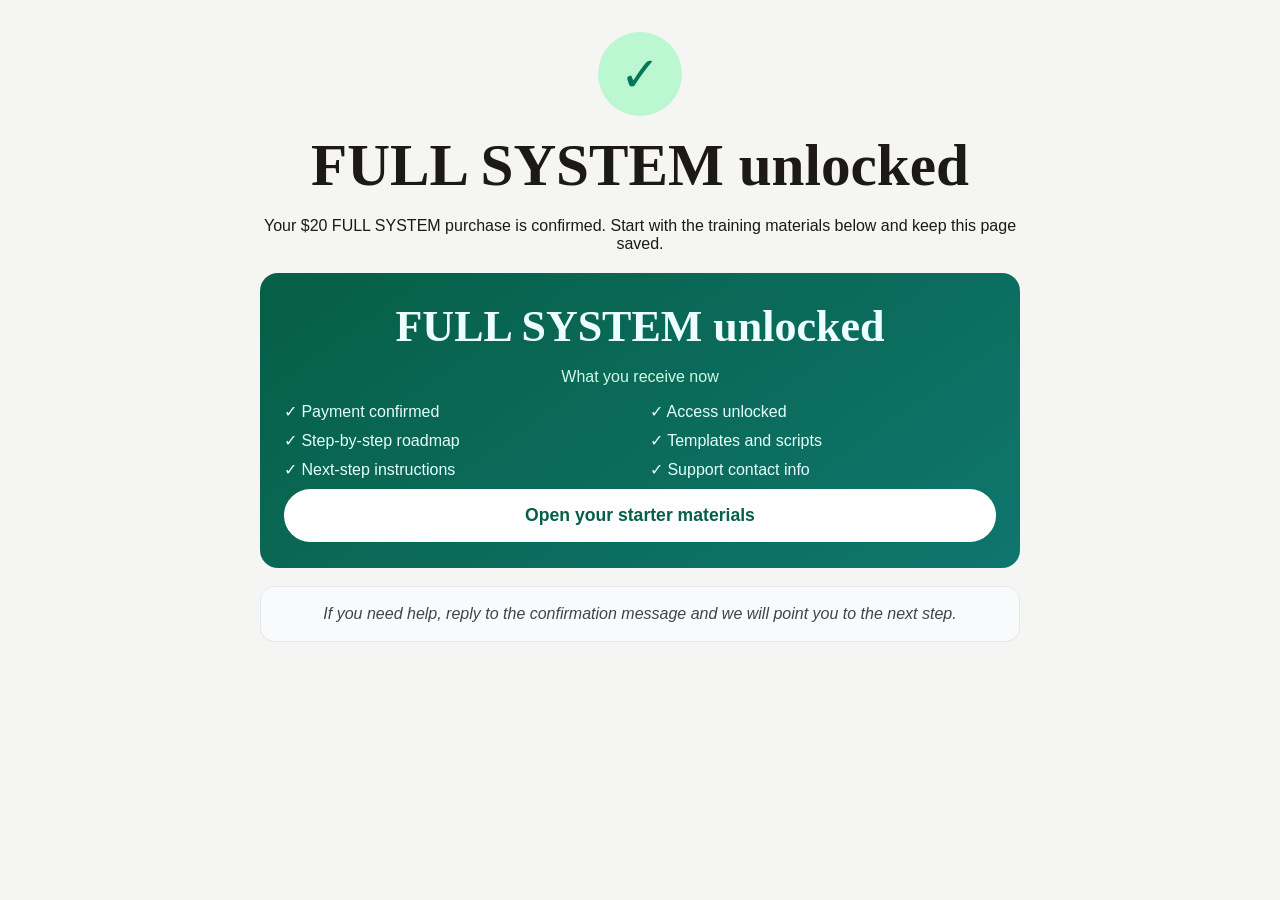
==== docs/thank-you-basic/index.html @ a4192687 "Add post-payment success redirects and delivery pages" ====
<!doctype html>
<html lang="en">
  <head>
    <meta charset="UTF-8" />
    <meta name="viewport" content="width=device-width, initial-scale=1.0" />
    <title>FULL SYSTEM unlocked</title>
    <link rel="stylesheet" href="../style.css" />
  </head>
  <body>
    <section class="thankyou-screen delivery-page force-visible">
      <div class="thankyou-shell">
        <div class="thankyou-header">
          <div class="checkmark">✓</div>
          <h1>FULL SYSTEM unlocked</h1>
          <p>Your $20 FULL SYSTEM purchase is confirmed. Start with the training materials below and keep this page saved.</p>
        </div>
        <section class="offer-panel">
          <h3>FULL SYSTEM unlocked</h3>
          <p class="offer-subtitle">What you receive now</p>
          <div class="offer-grid">
            <p>✓ Payment confirmed</p>
            <p>✓ Access unlocked</p>
            <p>✓ Step-by-step roadmap</p>
            <p>✓ Templates and scripts</p>
            <p>✓ Next-step instructions</p>
            <p>✓ Support contact info</p>
          </div>
          <button type="button" class="offer-btn" onclick="window.location.href='/'">Open your starter materials</button>
        </section>
        <blockquote class="quote-card">If you need help, reply to the confirmation message and we will point you to the next step.</blockquote>
      </div>
    </section>
  </body>
</html>
---- docs/style.css ----
:root{--bg:#fdfcf8;--text:#1c1917;--muted:#57534e;--card:#fff;--brand:#064e3b;--accent:#059669}
*{box-sizing:border-box}html{scroll-behavior:smooth}body{margin:0;font-family:Arial,sans-serif;background:var(--bg);color:var(--text)}
.container{max-width:1120px;margin:0 auto;padding:0 20px}.section{padding:72px 0}.muted{background:#f5f5f4}
.eyebrow{font-size:12px;letter-spacing:.15em;text-transform:uppercase;color:#78716c}.center{text-align:center;display:block}
h1,h2,h3{font-family:Georgia,serif;line-height:1.2;margin:.2em 0}h1{font-size:clamp(2rem,5vw,3.7rem)}h1 span,h2 span{color:#d97706}.green{color:var(--accent)}
.hero-grid{display:grid;grid-template-columns:1.05fr .95fr;gap:40px;align-items:center}.lead{font-size:1.1rem;color:var(--muted)}
.highlight{background:#ecfdf5;border:1px solid #a7f3d0;padding:12px 14px;border-radius:12px;display:inline-block}
.cta{background:var(--brand);color:#fff;border:0;border-radius:999px;padding:14px 22px;font-size:1rem;cursor:pointer}.cta:hover{opacity:.9}
.proof{display:flex;gap:14px;align-items:center;flex-wrap:wrap;margin-top:20px;color:var(--muted);font-size:.9rem}.avatars{display:flex}.avatars img{width:34px;height:34px;border-radius:50%;border:2px solid #fff;margin-left:-8px}.avatars img:first-child{margin-left:0}
.hero-image-wrap{position:relative;border-radius:24px;overflow:visible}.hero-image{width:100%;border-radius:24px;display:block;min-height:280px;object-fit:cover;box-shadow:0 12px 30px rgba(15,23,42,.14)}.hero-badge{position:absolute;left:20px;bottom:-18px;background:#fff;border:0;border-radius:16px;padding:10px 14px;display:flex;align-items:center;gap:10px;box-shadow:0 10px 24px rgba(2,6,23,.16)}.hero-badge-check{width:34px;height:34px;border-radius:50%;display:grid;place-items:center;background:#d1fae5;color:#047857;font-weight:800;font-family:Arial,sans-serif}.hero-badge-text strong{display:block;font-family:Georgia,serif;font-size:22px;line-height:1;color:#1f2937}.hero-badge-text small{display:block;margin-top:3px;font-size:14px;color:#6b7280;font-family:Arial,sans-serif}
.logo-marquee{display:flex;overflow:hidden;mask-image:linear-gradient(to right,transparent,black 10%,black 90%,transparent);-webkit-mask-image:linear-gradient(to right,transparent,black 10%,black 90%,transparent)}
.logo-track{display:flex;flex-wrap:nowrap;gap:28px;align-items:center;padding-right:28px;flex-shrink:0;animation:scroll-logos 26s linear infinite;min-width:max-content}
.logo-item{width:150px;height:84px;display:flex;align-items:center;justify-content:center;flex:0 0 150px}.logo-track img{max-width:100%;max-height:72px;object-fit:contain;display:block;opacity:1;filter:none}
@keyframes scroll-logos{from{transform:translateX(0)}to{transform:translateX(-100%)}}
.cards{display:grid;gap:18px;margin-top:22px}.cards.three{grid-template-columns:repeat(3,minmax(0,1fr))}.cards.two{grid-template-columns:repeat(2,minmax(0,1fr))}
.card{background:var(--card);border:1px solid #e7e5e4;border-radius:16px;padding:24px}.card p{color:var(--muted)}
.person{display:flex;align-items:center;gap:12px;margin-top:12px;padding-top:12px;border-top:1px solid #eee}.person img{width:42px;height:42px;border-radius:999px;object-fit:cover}.person small{display:block;color:#78716c}
.testimonials .card{transition:opacity .35s ease, transform .35s ease}
.carousel-dots{display:flex;justify-content:center;gap:8px;margin-top:16px}
.carousel-dots button{width:9px;height:9px;border-radius:50%;border:0;background:#c4c4c4;cursor:pointer}
.carousel-dots button.active{background:#059669;width:24px;border-radius:999px}
.carousel-dots button:focus-visible{outline:2px solid #064e3b;outline-offset:2px}
.testimonials.fade-out{opacity:.2;transform:translateY(8px)}
.testimonials.fade-in{opacity:1;transform:translateY(0)}
.testimonials{transition:opacity .35s ease,transform .35s ease}
.testimonials .card{animation:card-pop .35s ease}
@keyframes card-pop{from{opacity:.5;transform:translateY(6px)}to{opacity:1;transform:translateY(0)}}
.logo-marquee:hover .logo-track{animation-play-state:paused}
.testimonials:hover{cursor:pointer}
@media (prefers-reduced-motion: reduce){.testimonials,.testimonials .card{transition:none;animation:none}}

.salary-stats{padding-top:44px;padding-bottom:44px}
.salary-grid{border-top:1px solid #e7e5e4;display:grid;grid-template-columns:repeat(3,minmax(0,1fr));gap:20px;padding-top:34px;text-align:center}
.salary-grid strong{display:block;font-family:Georgia,serif;font-size:clamp(2rem,5vw,4rem);line-height:1.05;color:#111827}
.salary-grid strong.accent{color:#059669}
.salary-grid span{display:block;margin-top:8px;color:#78716c;font-size:clamp(1rem,2vw,2rem)}

.creator{display:grid;grid-template-columns:140px 1fr;gap:24px;align-items:center}.creator img{width:132px;height:132px;border-radius:999px;border:4px solid #d1fae5;object-fit:cover}
.form-wrap{max-width:760px}.form-wrap form{display:grid;gap:12px}.form-wrap label{display:grid;gap:6px;color:#444}.form-wrap input,.form-wrap textarea{padding:12px;border:1px solid #d6d3d1;border-radius:10px;background:#fafaf9}
.status{min-height:1.2em;font-weight:600}.status.success{color:#047857}
.hp-field{position:absolute;left:-10000px;top:auto;width:1px;height:1px;overflow:hidden;opacity:0;pointer-events:none}
.footer{border-top:1px solid #e7e5e4;padding-top:26px;padding-bottom:30px;color:#78716c}
.grain-overlay::before{content:'';position:fixed;inset:0;pointer-events:none;opacity:.03;background-image:url("data:image/svg+xml,%3Csvg viewBox='0 0 256 256' xmlns='http://www.w3.org/2000/svg'%3E%3Cfilter id='n'%3E%3CfeTurbulence type='fractalNoise' baseFrequency='0.9' numOctaves='4' stitchTiles='stitch'/%3E%3C/filter%3E%3Crect width='100%25' height='100%25' filter='url(%23n)'/%3E%3C/svg%3E")}
@media (max-width:900px){.hero-grid,.creator,.cards.three,.cards.two{grid-template-columns:1fr}.logo-track{gap:18px;padding-right:18px}.logo-item{width:104px;height:58px;flex-basis:104px}.logo-track img{max-height:50px}.hero-badge{position:static;margin-top:10px;display:inline-flex}.salary-grid{grid-template-columns:1fr;gap:18px;padding-top:24px}.salary-grid strong{font-size:2.4rem}.salary-grid span{font-size:1.35rem}.section{padding:56px 0}}

.thankyou-screen{display:none;position:fixed;inset:0;background:#f5f5f4;overflow:auto;z-index:40;padding:24px}
body.show-thankyou .thankyou-screen{display:block}
.thankyou-shell{max-width:760px;margin:0 auto;padding-bottom:30px}
.thankyou-header{text-align:center;margin-bottom:20px}
.checkmark{width:84px;height:84px;margin:0 auto 14px;border-radius:50%;background:#bbf7d0;color:#047857;font-size:48px;display:flex;align-items:center;justify-content:center}
.thank-card{background:#fff;border:1px solid #e7e5e4;border-radius:18px;padding:22px;margin-bottom:16px;position:relative}
.thank-card.pro{border:2px solid #065f46;background:linear-gradient(180deg,#ffffff,#f0fdf4)}
.pill{font-size:13px;letter-spacing:.06em;color:#57534e;font-weight:700}.pill.green{color:#047857}
.badge{position:absolute;left:14px;top:-12px;background:#f59e0b;color:#fff;padding:4px 10px;border-radius:999px;font-size:12px;font-weight:700}
.thank-card ul{list-style:none;padding:0;margin:12px 0}.thank-card li{margin:5px 0;color:#1f2937}
.price{display:flex;align-items:baseline;gap:10px}.price s{color:#a8a29e}.price strong{font-size:38px}.price span{color:#059669}
.thank-cta{width:100%;margin-top:10px}
.basic-cta{width:100%;margin-top:10px;background:#111827}
.paypal-inline-checkout{margin-top:12px;padding:14px;border:1px solid #d6d3d1;border-radius:16px;background:#fafaf9}.paypal-inline-checkout.light{background:rgba(255,255,255,.14);border-color:rgba(255,255,255,.22)}.payment-status{min-height:1.2em;margin:0 0 10px;color:#57534e;font-weight:600}.payment-status.success{color:#047857}.payment-status.error{color:#b91c1c}.payment-status.light{color:#ecfeff}.paypal-inline-checkout [data-funding-source]{min-height:44px}
.back-link{display:block;margin:12px auto 0;background:none;border:0;color:#57534e;text-decoration:underline;cursor:pointer}
body.show-thankyou .grain-overlay{display:none}
.offer-panel{background:linear-gradient(145deg,#065f46,#0f766e);color:#ecfeff;border-radius:18px;padding:26px 24px;margin:18px 0}
.offer-panel h3{text-align:center;font-size:44px;line-height:1.1;margin:.1em 0 .25em}
.offer-subtitle{text-align:center;color:#d1fae5;margin-bottom:16px}
.offer-grid{display:grid;grid-template-columns:1fr 1fr;gap:10px 20px;margin:14px 0 10px}
.offer-grid p{margin:0;color:#e6fffa}
.offer-stats{display:flex;justify-content:space-between;padding:16px 0;border-top:1px solid rgba(255,255,255,.15);border-bottom:1px solid rgba(255,255,255,.15);margin-top:10px}
.offer-forever{text-align:center;margin:14px 0 12px;color:#d1fae5}
.offer-btn{width:100%;background:#fff;color:#065f46;border:0;border-radius:999px;padding:16px 18px;font-size:1.1rem;font-weight:700;cursor:pointer}
.offer-guarantee{text-align:center;color:#d1fae5;margin-top:14px}
.results-gallery{margin:18px 0 16px}
.results-gallery-head{text-align:center;margin-bottom:14px}
.results-gallery-head h3{font-size:clamp(1.7rem,4vw,2.6rem);margin-bottom:8px}
.results-gallery-head p:last-child{max-width:560px;margin:0 auto;color:#57534e}
.results-marquee{display:flex;overflow:hidden;gap:16px;padding:6px 0 2px;mask-image:linear-gradient(to right,transparent,black 10%,black 90%,transparent);-webkit-mask-image:linear-gradient(to right,transparent,black 10%,black 90%,transparent)}
.results-track{display:flex;gap:16px;flex-shrink:0;min-width:max-content;animation:scroll-results 26s linear infinite}
.result-shot{position:relative;width:180px;height:220px;flex:0 0 180px;margin:0;border-radius:22px;overflow:hidden;background:#0f172a;box-shadow:0 18px 30px rgba(15,23,42,.18)}
.result-shot.tall{height:260px}
.result-shot.wide{width:260px;flex-basis:260px}
.result-shot img{width:100%;height:100%;display:block;object-fit:cover}
@keyframes scroll-results{from{transform:translateX(0)}to{transform:translateX(calc(-100% - 16px))}}
.quote-card{margin:14px 0 8px;background:#f8fafc;border:1px solid #e2e8f0;border-radius:14px;padding:18px 20px;color:#444;text-align:center;font-style:italic}
.quote-card footer{margin-top:10px;font-style:normal;color:#666}
@media (max-width:900px){.offer-panel h3{font-size:30px}.offer-grid{grid-template-columns:1fr 1fr;gap:8px 12px;font-size:15px}.offer-stats{font-size:15px}.offer-btn{font-size:1rem}.results-track{gap:12px;animation-duration:22s}.result-shot,.result-shot.wide{width:150px;flex-basis:150px}.result-shot{height:188px}.result-shot.tall{height:220px}.result-shot.wide{height:188px}}

.delivery-page{display:block;position:static;min-height:100vh;padding:32px 20px;background:#f5f5f4}.force-visible{display:block}.delivery-page .thankyou-shell{padding-bottom:0}
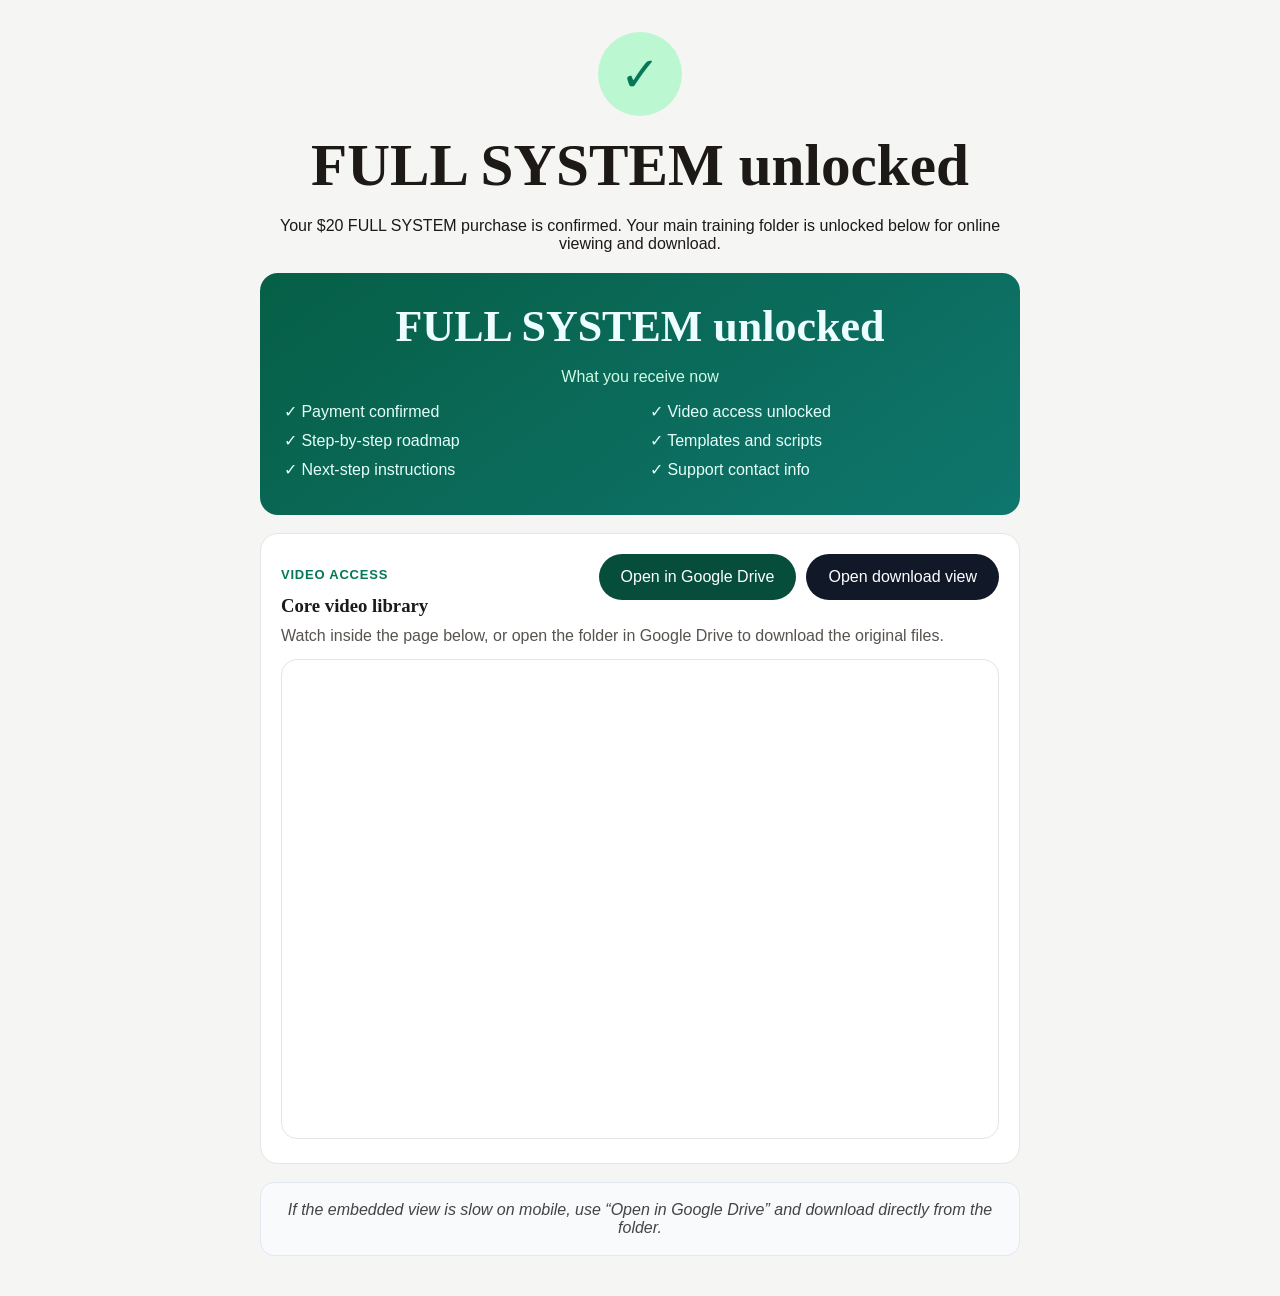
==== commit 5667db1f: "Embed delivery video folders on post-payment pages" ====
--- a/docs/thank-you-basic/index.html
+++ b/docs/thank-you-basic/index.html
@@ -12,22 +12,39 @@
         <div class="thankyou-header">
           <div class="checkmark">✓</div>
           <h1>FULL SYSTEM unlocked</h1>
-          <p>Your $20 FULL SYSTEM purchase is confirmed. Start with the training materials below and keep this page saved.</p>
+          <p>Your $20 FULL SYSTEM purchase is confirmed. Your main training folder is unlocked below for online viewing and download.</p>
         </div>
         <section class="offer-panel">
           <h3>FULL SYSTEM unlocked</h3>
           <p class="offer-subtitle">What you receive now</p>
           <div class="offer-grid">
             <p>✓ Payment confirmed</p>
-            <p>✓ Access unlocked</p>
+            <p>✓ Video access unlocked</p>
             <p>✓ Step-by-step roadmap</p>
             <p>✓ Templates and scripts</p>
             <p>✓ Next-step instructions</p>
             <p>✓ Support contact info</p>
           </div>
-          <button type="button" class="offer-btn" onclick="window.location.href='/'">Open your starter materials</button>
         </section>
-        <blockquote class="quote-card">If you need help, reply to the confirmation message and we will point you to the next step.</blockquote>
+
+        <section class="delivery-library">
+          <article class="delivery-card">
+            <div class="delivery-card-head">
+              <div>
+                <p class="pill green">VIDEO ACCESS</p>
+                <h3>Core video library</h3>
+              </div>
+              <div class="delivery-actions">
+                <a class="cta delivery-link" href="https://drive.google.com/drive/folders/1NfEqahjwJ_0fQ7UZEUbvlqD6RUjCF4hW?usp=drive_link" target="_blank" rel="noopener">Open in Google Drive</a>
+                <a class="cta delivery-link secondary" href="https://drive.google.com/embeddedfolderview?id=1NfEqahjwJ_0fQ7UZEUbvlqD6RUjCF4hW#list" target="_blank" rel="noopener">Open download view</a>
+              </div>
+            </div>
+            <p class="delivery-note">Watch inside the page below, or open the folder in Google Drive to download the original files.</p>
+            <iframe class="delivery-frame" src="https://drive.google.com/embeddedfolderview?id=1NfEqahjwJ_0fQ7UZEUbvlqD6RUjCF4hW#grid" title="Core video library"></iframe>
+          </article>
+        </section>
+
+        <blockquote class="quote-card">If the embedded view is slow on mobile, use “Open in Google Drive” and download directly from the folder.</blockquote>
       </div>
     </section>
   </body>
--- a/docs/style.css
+++ b/docs/style.css
@@ -84,3 +84,5 @@
 @media (max-width:900px){.offer-panel h3{font-size:30px}.offer-grid{grid-template-columns:1fr 1fr;gap:8px 12px;font-size:15px}.offer-stats{font-size:15px}.offer-btn{font-size:1rem}.results-track{gap:12px;animation-duration:22s}.result-shot,.result-shot.wide{width:150px;flex-basis:150px}.result-shot{height:188px}.result-shot.tall{height:220px}.result-shot.wide{height:188px}}
 
 .delivery-page{display:block;position:static;min-height:100vh;padding:32px 20px;background:#f5f5f4}.force-visible{display:block}.delivery-page .thankyou-shell{padding-bottom:0}
+
+.delivery-library{display:grid;gap:18px;margin:18px 0}.delivery-card{background:#fff;border:1px solid #e7e5e4;border-radius:18px;padding:20px}.delivery-card-head{display:flex;justify-content:space-between;gap:16px;align-items:flex-start;flex-wrap:wrap}.delivery-card-head h3{margin:.2em 0 0}.delivery-actions{display:flex;gap:10px;flex-wrap:wrap}.delivery-link{display:inline-flex;align-items:center;justify-content:center;text-decoration:none}.delivery-link.secondary{background:#111827}.delivery-note{color:#57534e;margin:10px 0 14px}.delivery-frame{width:100%;min-height:480px;border:1px solid #e7e5e4;border-radius:16px;background:#fff}@media (max-width:900px){.delivery-frame{min-height:360px}.delivery-actions{width:100%}.delivery-link{width:100%}}
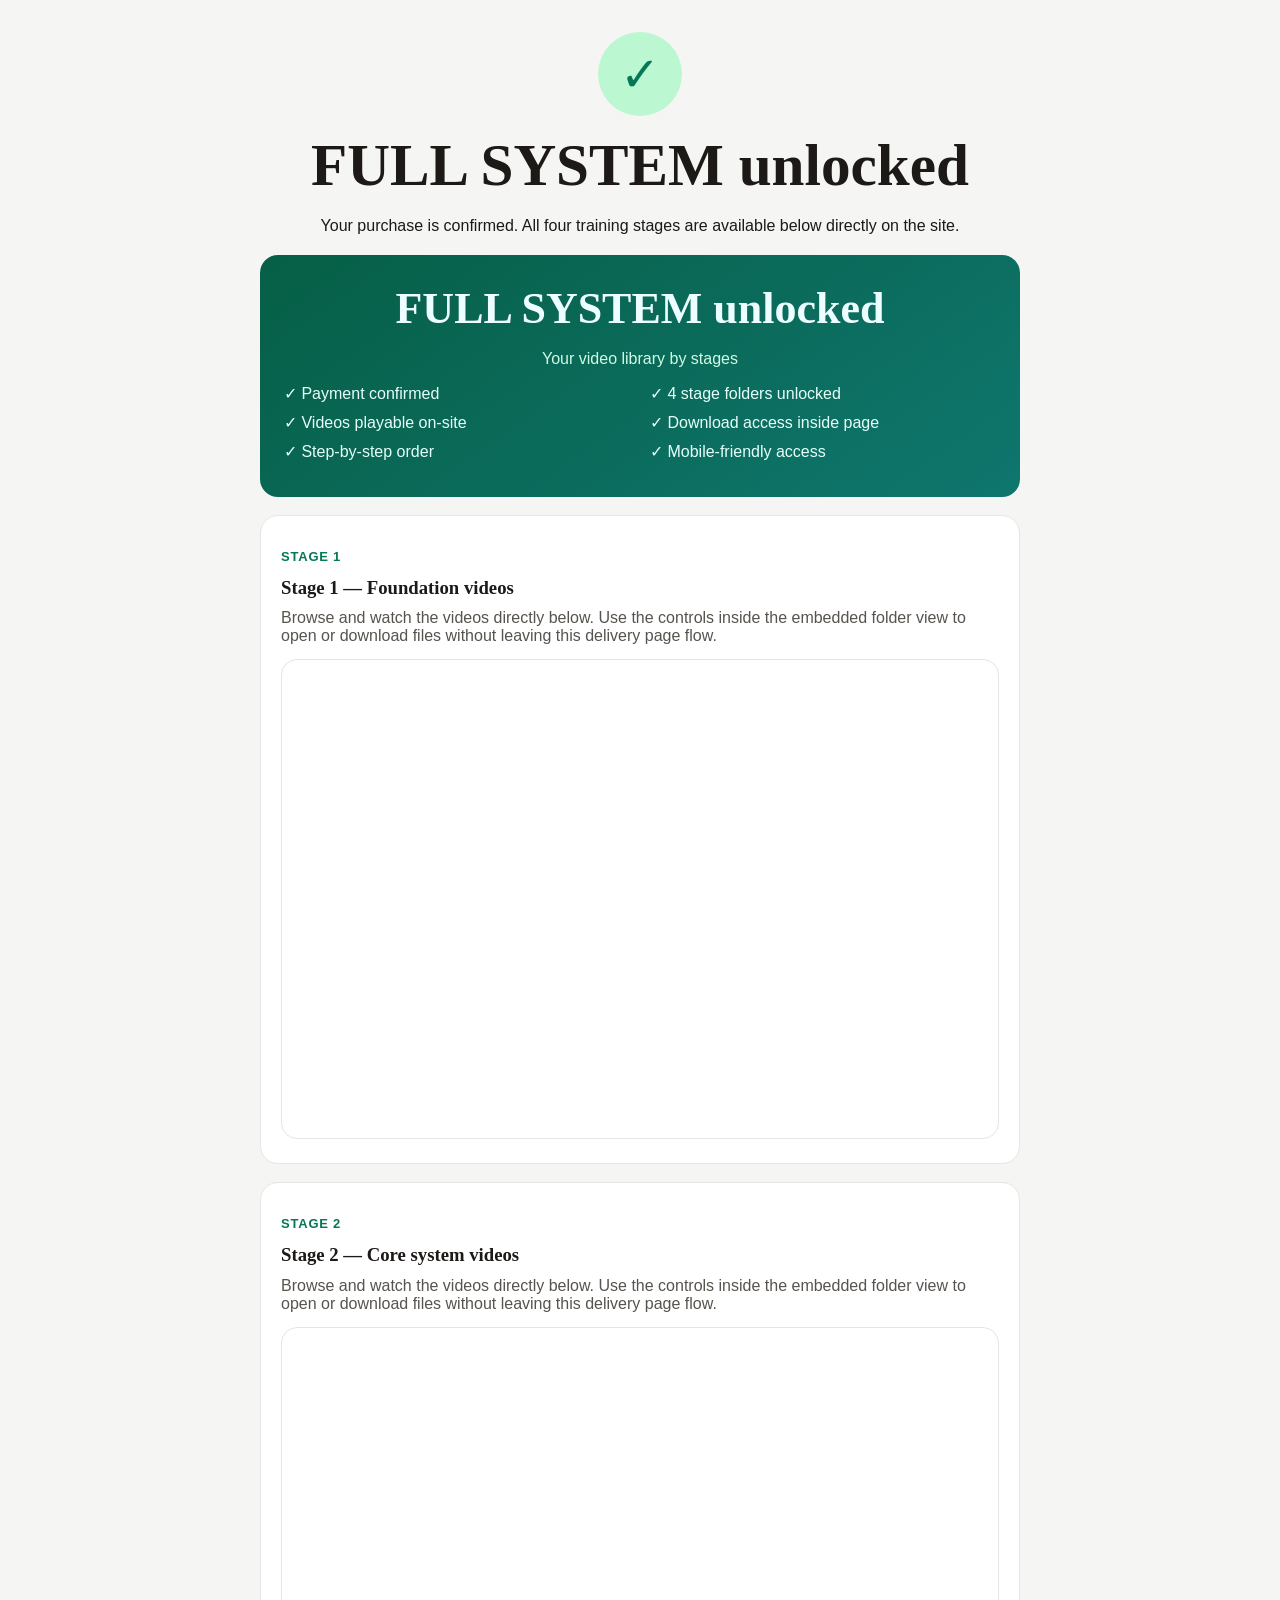
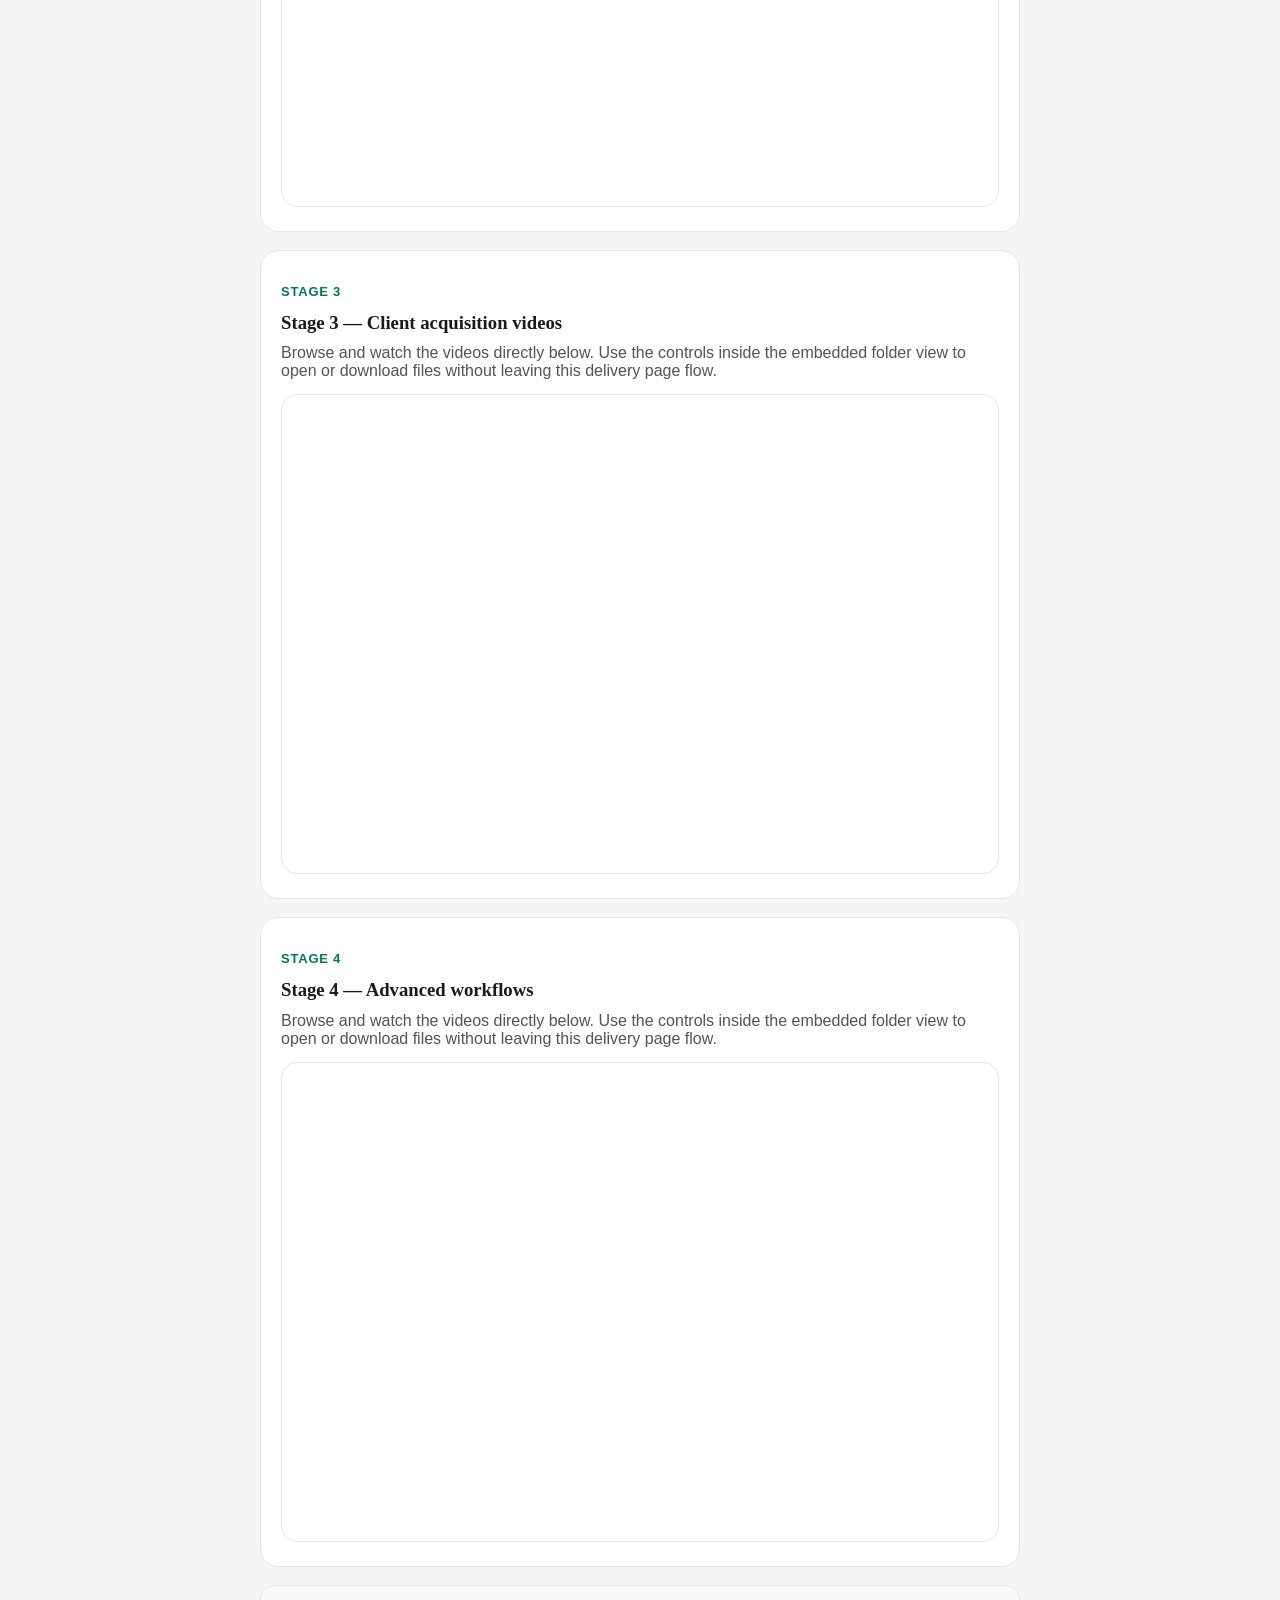
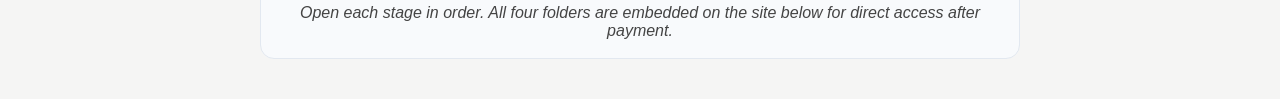
==== commit cf152b81: "Embed four staged video folders directly on delivery pages" ====
--- a/docs/thank-you-basic/index.html
+++ b/docs/thank-you-basic/index.html
@@ -12,18 +12,18 @@
         <div class="thankyou-header">
           <div class="checkmark">✓</div>
           <h1>FULL SYSTEM unlocked</h1>
-          <p>Your $20 FULL SYSTEM purchase is confirmed. Your main training folder is unlocked below for online viewing and download.</p>
+          <p>Your purchase is confirmed. All four training stages are available below directly on the site.</p>
         </div>
         <section class="offer-panel">
           <h3>FULL SYSTEM unlocked</h3>
-          <p class="offer-subtitle">What you receive now</p>
+          <p class="offer-subtitle">Your video library by stages</p>
           <div class="offer-grid">
             <p>✓ Payment confirmed</p>
-            <p>✓ Video access unlocked</p>
-            <p>✓ Step-by-step roadmap</p>
-            <p>✓ Templates and scripts</p>
-            <p>✓ Next-step instructions</p>
-            <p>✓ Support contact info</p>
+            <p>✓ 4 stage folders unlocked</p>
+            <p>✓ Videos playable on-site</p>
+            <p>✓ Download access inside page</p>
+            <p>✓ Step-by-step order</p>
+            <p>✓ Mobile-friendly access</p>
           </div>
         </section>
 
@@ -31,20 +31,46 @@
           <article class="delivery-card">
             <div class="delivery-card-head">
               <div>
-                <p class="pill green">VIDEO ACCESS</p>
-                <h3>Core video library</h3>
-              </div>
-              <div class="delivery-actions">
-                <a class="cta delivery-link" href="https://drive.google.com/drive/folders/1NfEqahjwJ_0fQ7UZEUbvlqD6RUjCF4hW?usp=drive_link" target="_blank" rel="noopener">Open in Google Drive</a>
-                <a class="cta delivery-link secondary" href="https://drive.google.com/embeddedfolderview?id=1NfEqahjwJ_0fQ7UZEUbvlqD6RUjCF4hW#list" target="_blank" rel="noopener">Open download view</a>
+                <p class="pill green">STAGE 1</p>
+                <h3>Stage 1 — Foundation videos</h3>
               </div>
             </div>
-            <p class="delivery-note">Watch inside the page below, or open the folder in Google Drive to download the original files.</p>
-            <iframe class="delivery-frame" src="https://drive.google.com/embeddedfolderview?id=1NfEqahjwJ_0fQ7UZEUbvlqD6RUjCF4hW#grid" title="Core video library"></iframe>
+            <p class="delivery-note">Browse and watch the videos directly below. Use the controls inside the embedded folder view to open or download files without leaving this delivery page flow.</p>
+            <iframe class="delivery-frame" src="https://drive.google.com/embeddedfolderview?id=1D6sLlrACWMWc-Dl_jWo4kUqc7Sm7tX0b#list" title="Stage 1 — Foundation videos"></iframe>
+          </article>
+          <article class="delivery-card">
+            <div class="delivery-card-head">
+              <div>
+                <p class="pill green">STAGE 2</p>
+                <h3>Stage 2 — Core system videos</h3>
+              </div>
+            </div>
+            <p class="delivery-note">Browse and watch the videos directly below. Use the controls inside the embedded folder view to open or download files without leaving this delivery page flow.</p>
+            <iframe class="delivery-frame" src="https://drive.google.com/embeddedfolderview?id=1NfEqahjwJ_0fQ7UZEUbvlqD6RUjCF4hW#list" title="Stage 2 — Core system videos"></iframe>
+          </article>
+          <article class="delivery-card">
+            <div class="delivery-card-head">
+              <div>
+                <p class="pill green">STAGE 3</p>
+                <h3>Stage 3 — Client acquisition videos</h3>
+              </div>
+            </div>
+            <p class="delivery-note">Browse and watch the videos directly below. Use the controls inside the embedded folder view to open or download files without leaving this delivery page flow.</p>
+            <iframe class="delivery-frame" src="https://drive.google.com/embeddedfolderview?id=1vJ8aOA7x7k_K-yqO4_jXo14QbbCo2UPz#list" title="Stage 3 — Client acquisition videos"></iframe>
+          </article>
+          <article class="delivery-card">
+            <div class="delivery-card-head">
+              <div>
+                <p class="pill green">STAGE 4</p>
+                <h3>Stage 4 — Advanced workflows</h3>
+              </div>
+            </div>
+            <p class="delivery-note">Browse and watch the videos directly below. Use the controls inside the embedded folder view to open or download files without leaving this delivery page flow.</p>
+            <iframe class="delivery-frame" src="https://drive.google.com/embeddedfolderview?id=1hj2JyXKqfFcyJLB844PX5t7o6rb8olY2#list" title="Stage 4 — Advanced workflows"></iframe>
           </article>
         </section>
 
-        <blockquote class="quote-card">If the embedded view is slow on mobile, use “Open in Google Drive” and download directly from the folder.</blockquote>
+        <blockquote class="quote-card">Open each stage in order. All four folders are embedded on the site below for direct access after payment.</blockquote>
       </div>
     </section>
   </body>
--- a/docs/style.css
+++ b/docs/style.css
@@ -85,4 +85,4 @@
 
 .delivery-page{display:block;position:static;min-height:100vh;padding:32px 20px;background:#f5f5f4}.force-visible{display:block}.delivery-page .thankyou-shell{padding-bottom:0}
 
-.delivery-library{display:grid;gap:18px;margin:18px 0}.delivery-card{background:#fff;border:1px solid #e7e5e4;border-radius:18px;padding:20px}.delivery-card-head{display:flex;justify-content:space-between;gap:16px;align-items:flex-start;flex-wrap:wrap}.delivery-card-head h3{margin:.2em 0 0}.delivery-actions{display:flex;gap:10px;flex-wrap:wrap}.delivery-link{display:inline-flex;align-items:center;justify-content:center;text-decoration:none}.delivery-link.secondary{background:#111827}.delivery-note{color:#57534e;margin:10px 0 14px}.delivery-frame{width:100%;min-height:480px;border:1px solid #e7e5e4;border-radius:16px;background:#fff}@media (max-width:900px){.delivery-frame{min-height:360px}.delivery-actions{width:100%}.delivery-link{width:100%}}
+.delivery-library{display:grid;gap:18px;margin:18px 0}.delivery-card{background:#fff;border:1px solid #e7e5e4;border-radius:18px;padding:20px}.delivery-card-head{display:flex;justify-content:space-between;gap:16px;align-items:flex-start;flex-wrap:wrap}.delivery-card-head h3{margin:.2em 0 0}.delivery-note{color:#57534e;margin:10px 0 14px}.delivery-frame{width:100%;min-height:480px;border:1px solid #e7e5e4;border-radius:16px;background:#fff}@media (max-width:900px){.delivery-frame{min-height:360px}}
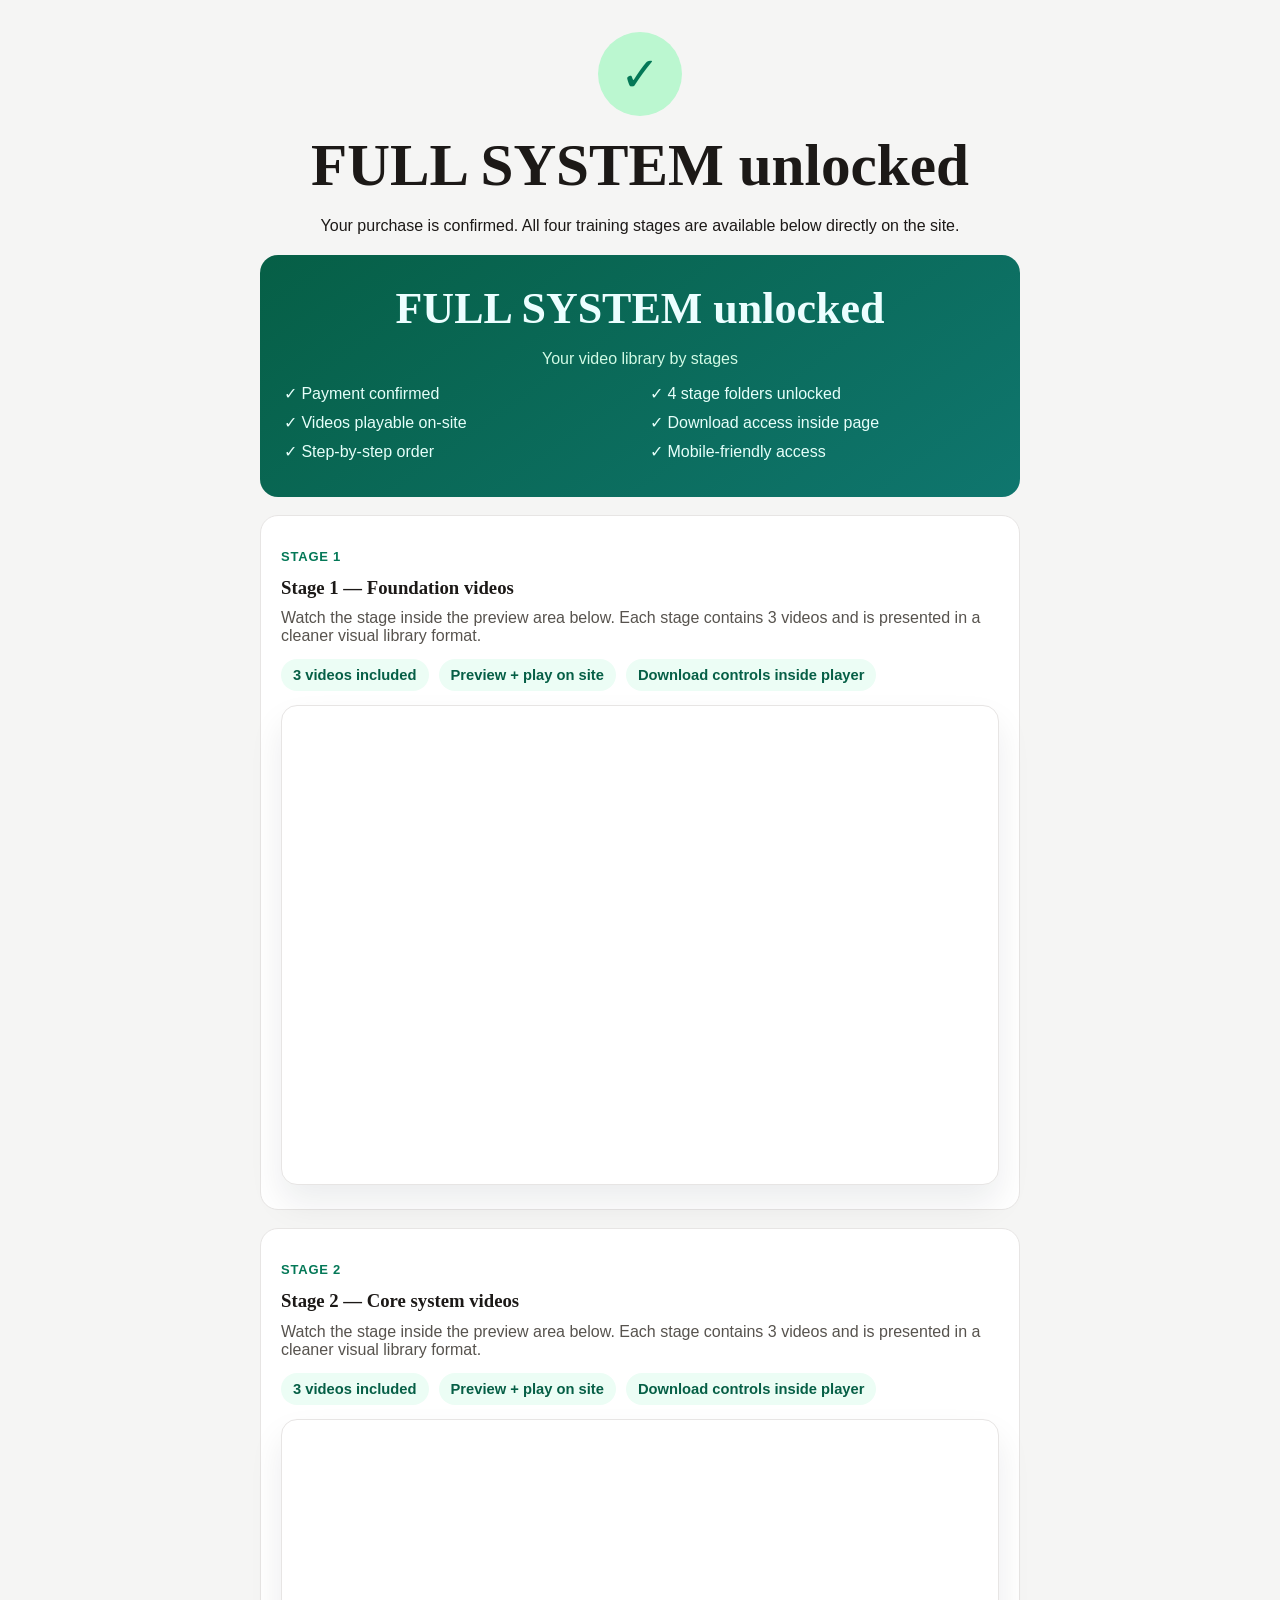
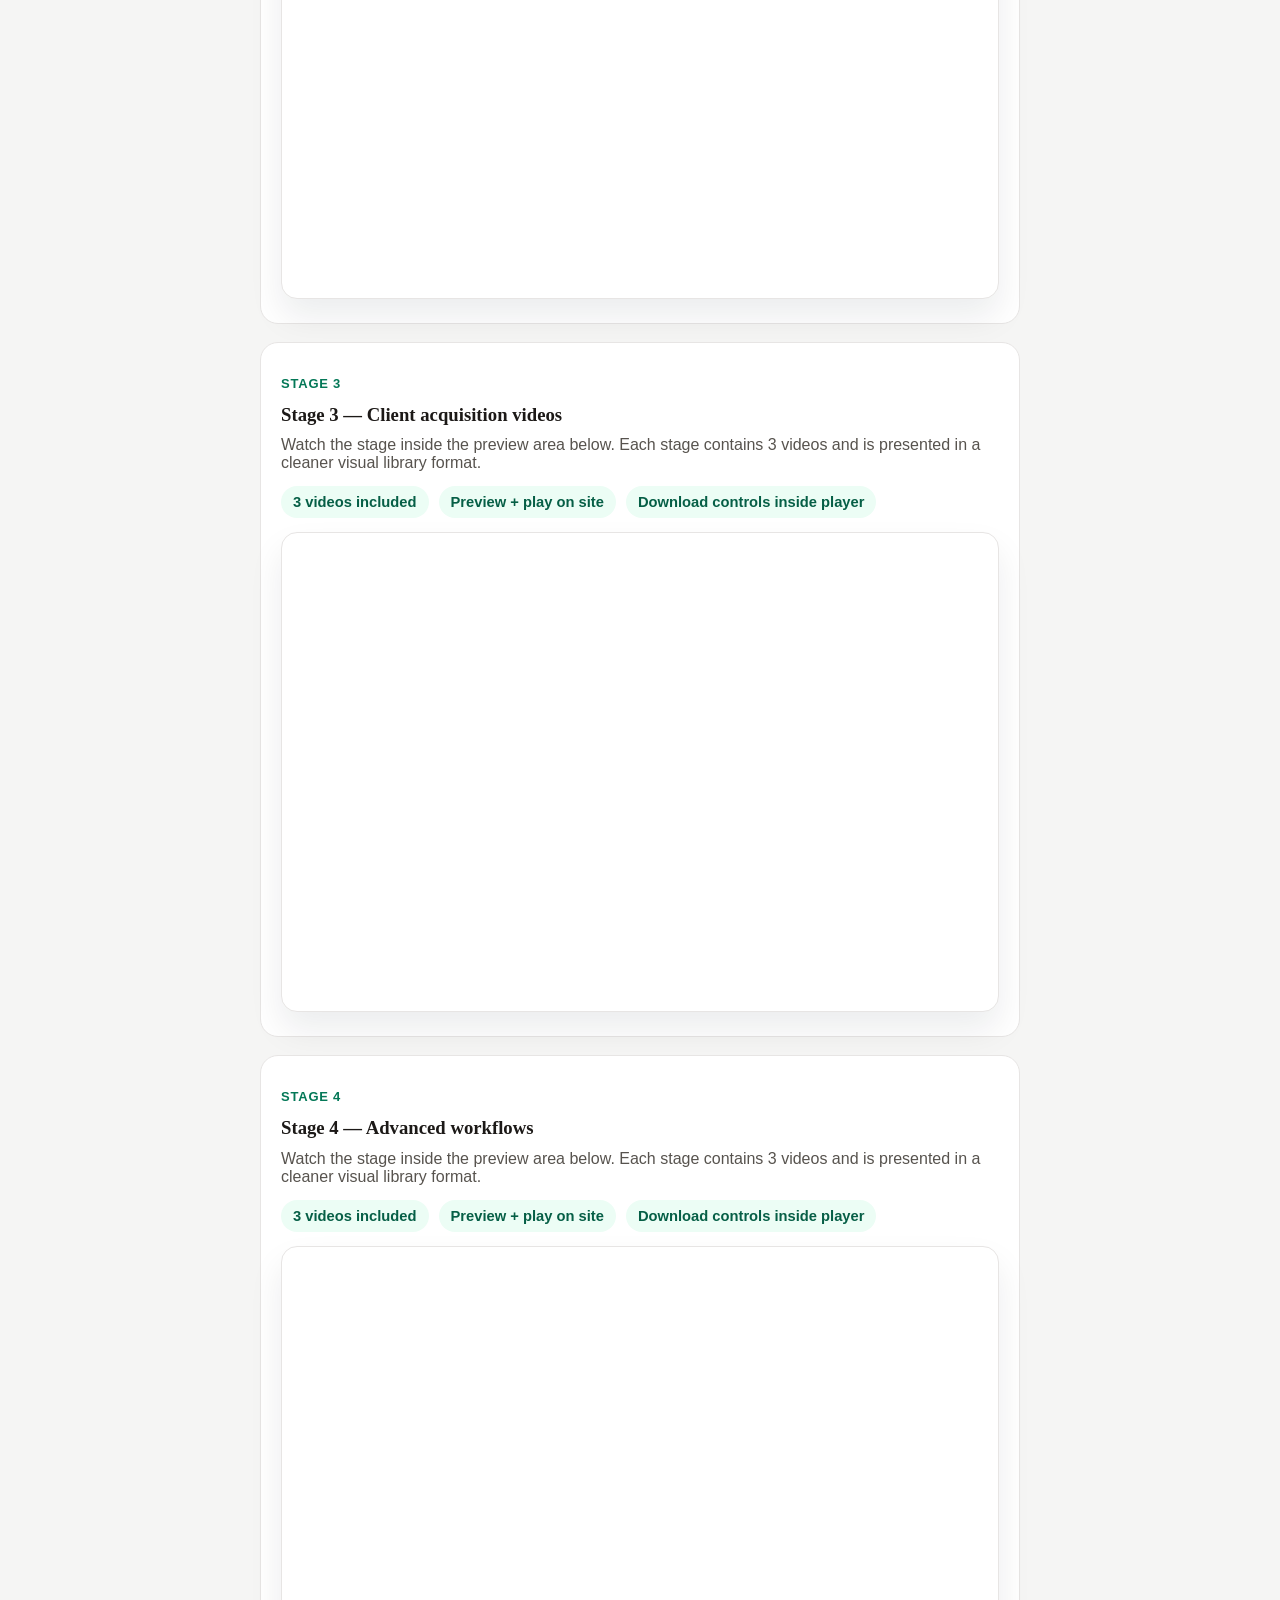
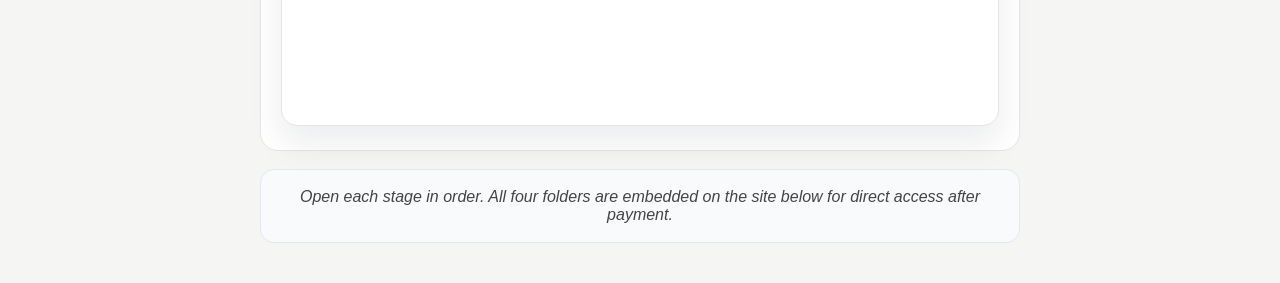
==== commit 94ff43b2: "Refine embedded video delivery layout and previews" ====
--- a/docs/thank-you-basic/index.html
+++ b/docs/thank-you-basic/index.html
@@ -35,8 +35,9 @@
                 <h3>Stage 1 — Foundation videos</h3>
               </div>
             </div>
-            <p class="delivery-note">Browse and watch the videos directly below. Use the controls inside the embedded folder view to open or download files without leaving this delivery page flow.</p>
-            <iframe class="delivery-frame" src="https://drive.google.com/embeddedfolderview?id=1D6sLlrACWMWc-Dl_jWo4kUqc7Sm7tX0b#list" title="Stage 1 — Foundation videos"></iframe>
+            <p class="delivery-note">Watch the stage inside the preview area below. Each stage contains 3 videos and is presented in a cleaner visual library format.</p>
+            <div class="delivery-stage-meta"><span>3 videos included</span><span>Preview + play on site</span><span>Download controls inside player</span></div>
+            <iframe class="delivery-frame" loading="lazy" sandbox="allow-scripts allow-same-origin allow-forms allow-popups allow-downloads" referrerpolicy="no-referrer" src="https://drive.google.com/embeddedfolderview?id=1D6sLlrACWMWc-Dl_jWo4kUqc7Sm7tX0b#grid" title="Stage 1 — Foundation videos"></iframe>
           </article>
           <article class="delivery-card">
             <div class="delivery-card-head">
@@ -45,8 +46,9 @@
                 <h3>Stage 2 — Core system videos</h3>
               </div>
             </div>
-            <p class="delivery-note">Browse and watch the videos directly below. Use the controls inside the embedded folder view to open or download files without leaving this delivery page flow.</p>
-            <iframe class="delivery-frame" src="https://drive.google.com/embeddedfolderview?id=1NfEqahjwJ_0fQ7UZEUbvlqD6RUjCF4hW#list" title="Stage 2 — Core system videos"></iframe>
+            <p class="delivery-note">Watch the stage inside the preview area below. Each stage contains 3 videos and is presented in a cleaner visual library format.</p>
+            <div class="delivery-stage-meta"><span>3 videos included</span><span>Preview + play on site</span><span>Download controls inside player</span></div>
+            <iframe class="delivery-frame" loading="lazy" sandbox="allow-scripts allow-same-origin allow-forms allow-popups allow-downloads" referrerpolicy="no-referrer" src="https://drive.google.com/embeddedfolderview?id=1NfEqahjwJ_0fQ7UZEUbvlqD6RUjCF4hW#grid" title="Stage 2 — Core system videos"></iframe>
           </article>
           <article class="delivery-card">
             <div class="delivery-card-head">
@@ -55,8 +57,9 @@
                 <h3>Stage 3 — Client acquisition videos</h3>
               </div>
             </div>
-            <p class="delivery-note">Browse and watch the videos directly below. Use the controls inside the embedded folder view to open or download files without leaving this delivery page flow.</p>
-            <iframe class="delivery-frame" src="https://drive.google.com/embeddedfolderview?id=1vJ8aOA7x7k_K-yqO4_jXo14QbbCo2UPz#list" title="Stage 3 — Client acquisition videos"></iframe>
+            <p class="delivery-note">Watch the stage inside the preview area below. Each stage contains 3 videos and is presented in a cleaner visual library format.</p>
+            <div class="delivery-stage-meta"><span>3 videos included</span><span>Preview + play on site</span><span>Download controls inside player</span></div>
+            <iframe class="delivery-frame" loading="lazy" sandbox="allow-scripts allow-same-origin allow-forms allow-popups allow-downloads" referrerpolicy="no-referrer" src="https://drive.google.com/embeddedfolderview?id=1vJ8aOA7x7k_K-yqO4_jXo14QbbCo2UPz#grid" title="Stage 3 — Client acquisition videos"></iframe>
           </article>
           <article class="delivery-card">
             <div class="delivery-card-head">
@@ -65,8 +68,9 @@
                 <h3>Stage 4 — Advanced workflows</h3>
               </div>
             </div>
-            <p class="delivery-note">Browse and watch the videos directly below. Use the controls inside the embedded folder view to open or download files without leaving this delivery page flow.</p>
-            <iframe class="delivery-frame" src="https://drive.google.com/embeddedfolderview?id=1hj2JyXKqfFcyJLB844PX5t7o6rb8olY2#list" title="Stage 4 — Advanced workflows"></iframe>
+            <p class="delivery-note">Watch the stage inside the preview area below. Each stage contains 3 videos and is presented in a cleaner visual library format.</p>
+            <div class="delivery-stage-meta"><span>3 videos included</span><span>Preview + play on site</span><span>Download controls inside player</span></div>
+            <iframe class="delivery-frame" loading="lazy" sandbox="allow-scripts allow-same-origin allow-forms allow-popups allow-downloads" referrerpolicy="no-referrer" src="https://drive.google.com/embeddedfolderview?id=1hj2JyXKqfFcyJLB844PX5t7o6rb8olY2#grid" title="Stage 4 — Advanced workflows"></iframe>
           </article>
         </section>
 
--- a/docs/style.css
+++ b/docs/style.css
@@ -86,3 +86,5 @@
 .delivery-page{display:block;position:static;min-height:100vh;padding:32px 20px;background:#f5f5f4}.force-visible{display:block}.delivery-page .thankyou-shell{padding-bottom:0}
 
 .delivery-library{display:grid;gap:18px;margin:18px 0}.delivery-card{background:#fff;border:1px solid #e7e5e4;border-radius:18px;padding:20px}.delivery-card-head{display:flex;justify-content:space-between;gap:16px;align-items:flex-start;flex-wrap:wrap}.delivery-card-head h3{margin:.2em 0 0}.delivery-note{color:#57534e;margin:10px 0 14px}.delivery-frame{width:100%;min-height:480px;border:1px solid #e7e5e4;border-radius:16px;background:#fff}@media (max-width:900px){.delivery-frame{min-height:360px}}
+
+.delivery-stage-meta{display:flex;gap:10px;flex-wrap:wrap;margin:0 0 14px}.delivery-stage-meta span{display:inline-flex;align-items:center;padding:8px 12px;border-radius:999px;background:#ecfdf5;color:#065f46;font-size:.92rem;font-weight:600}.delivery-frame{box-shadow:0 18px 34px rgba(15,23,42,.08)}
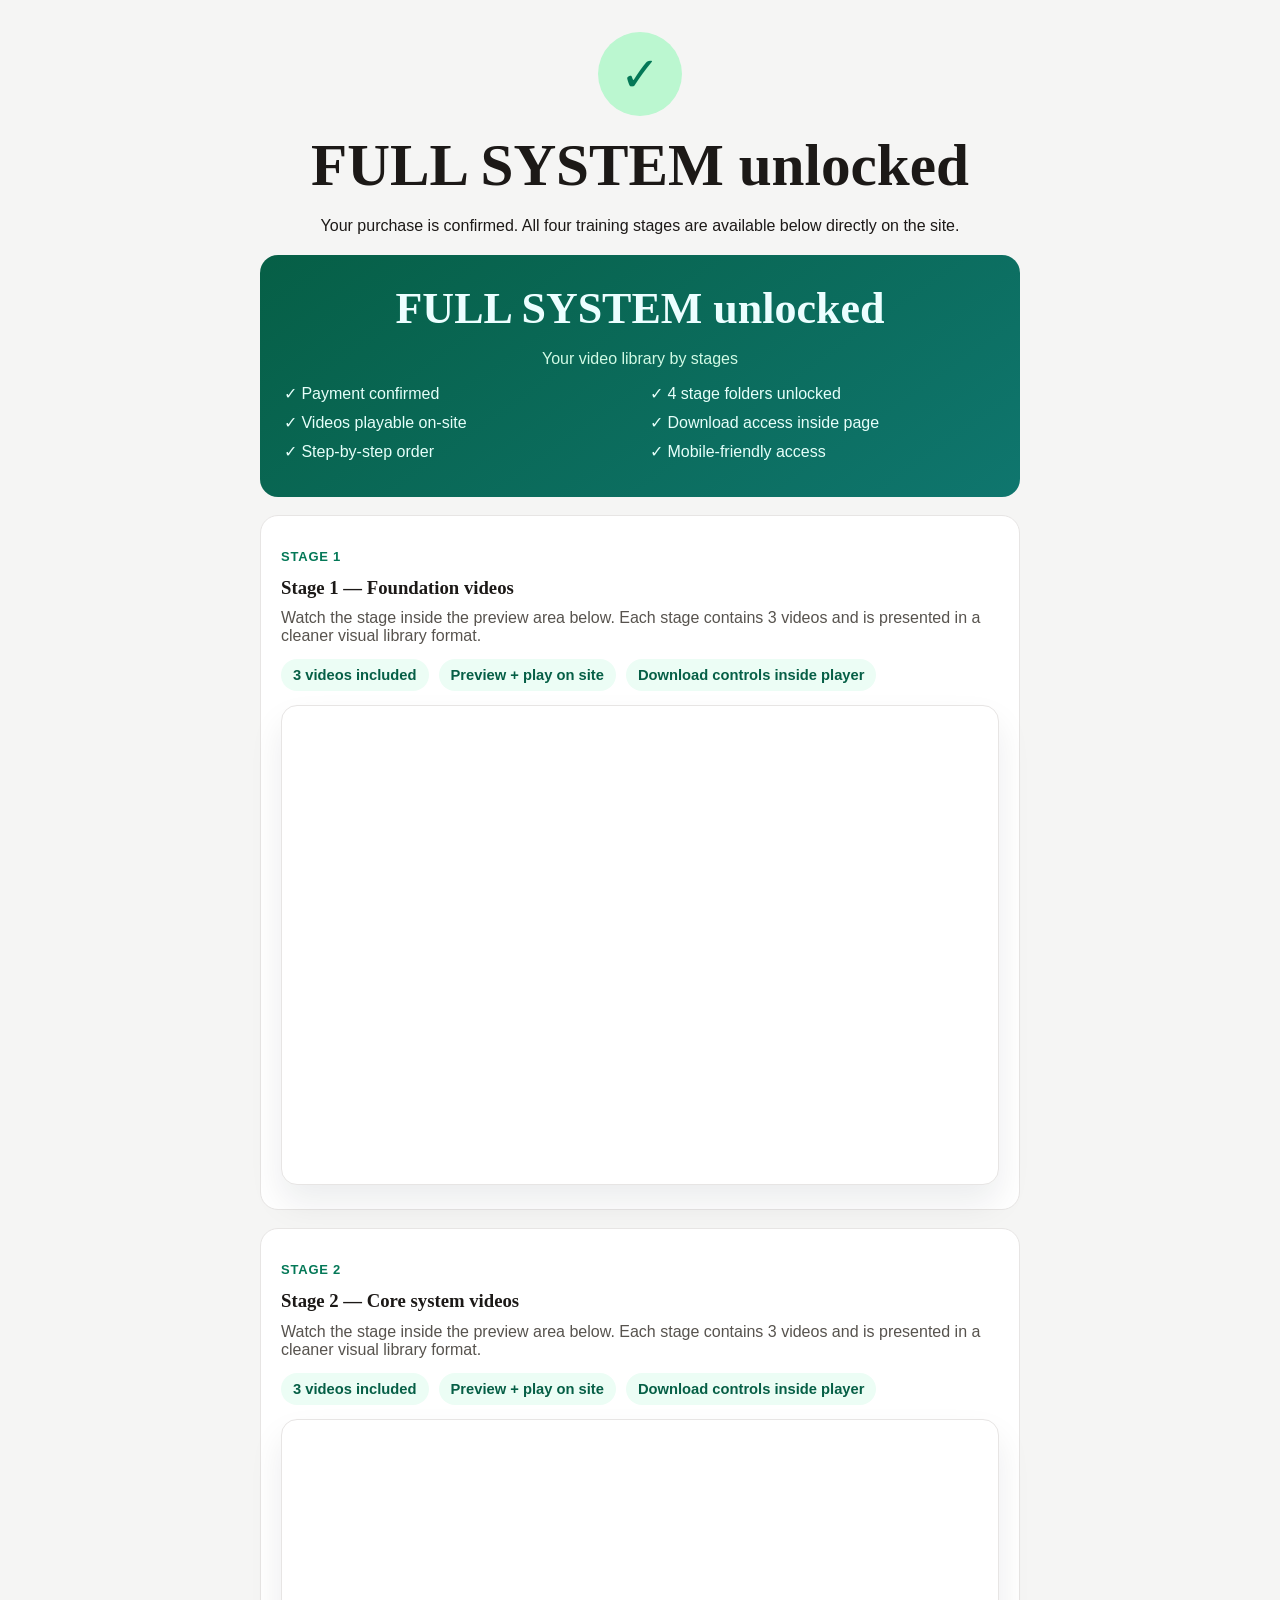
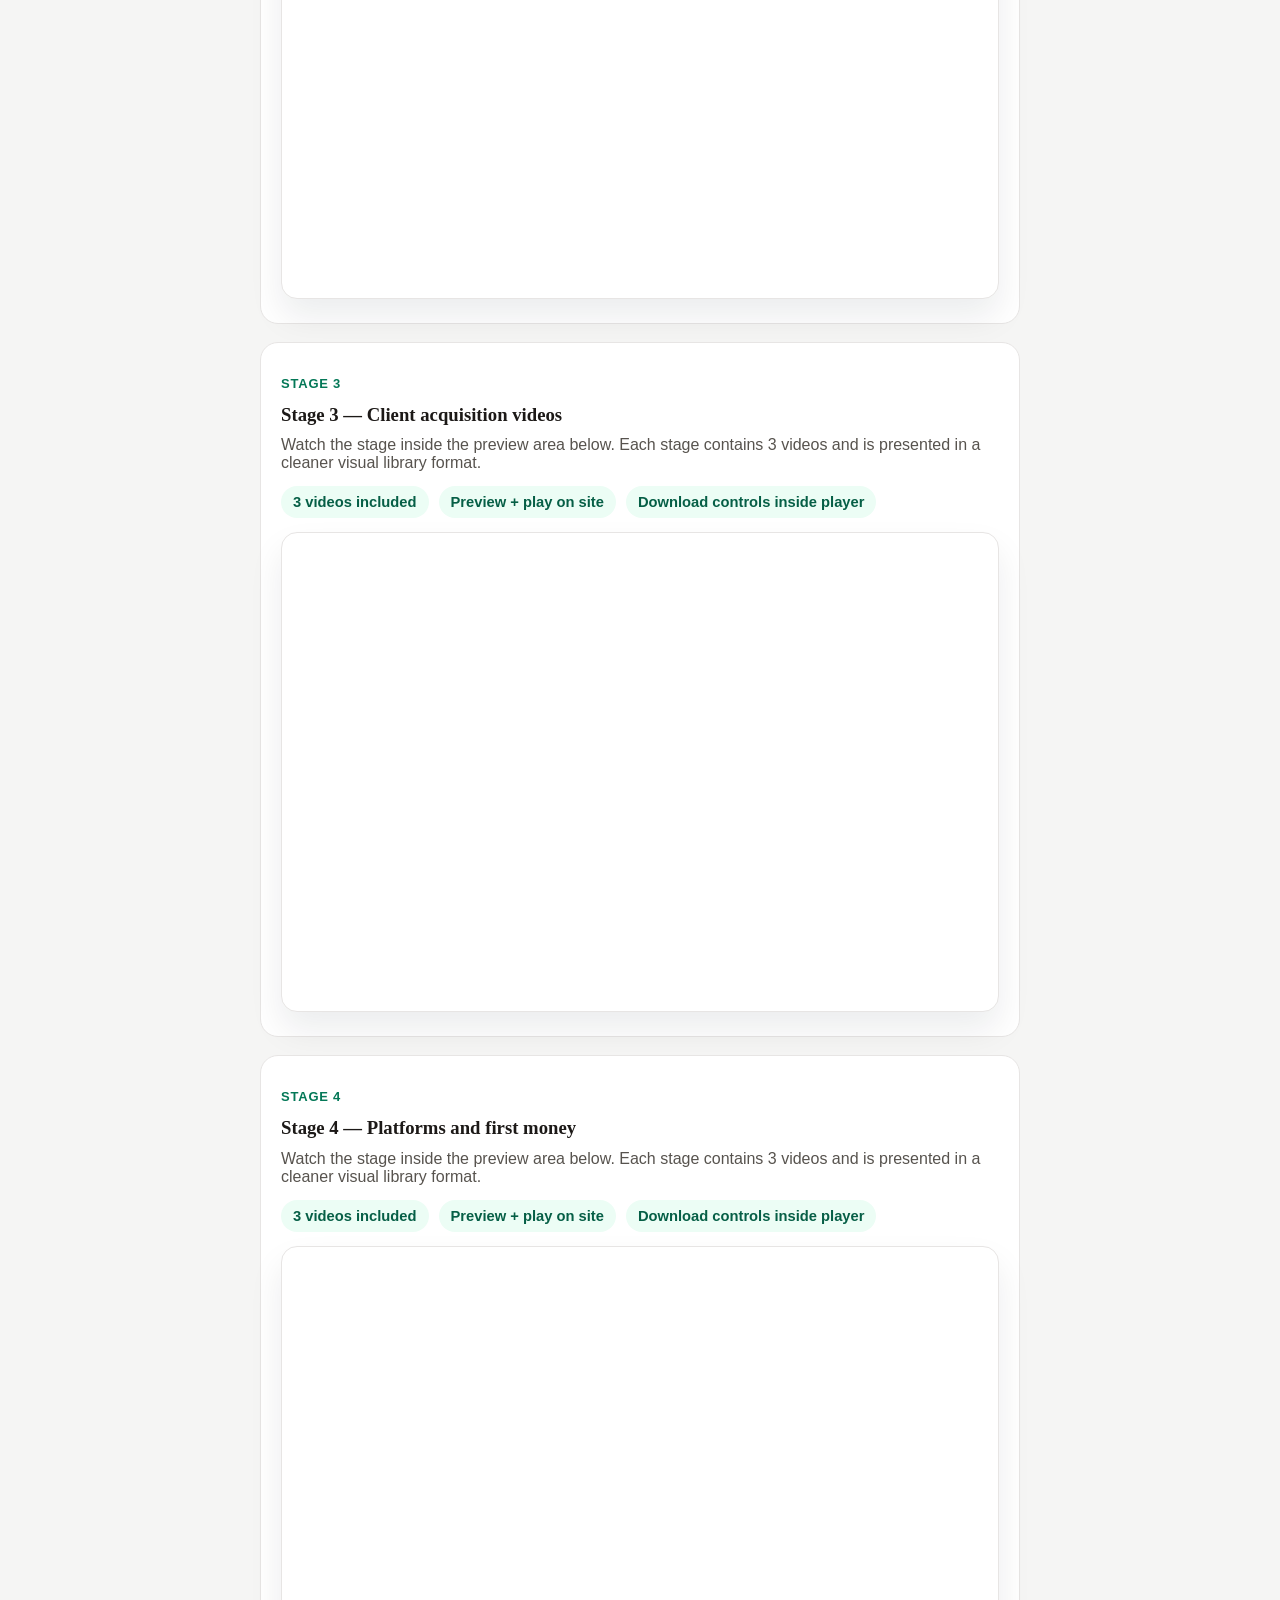
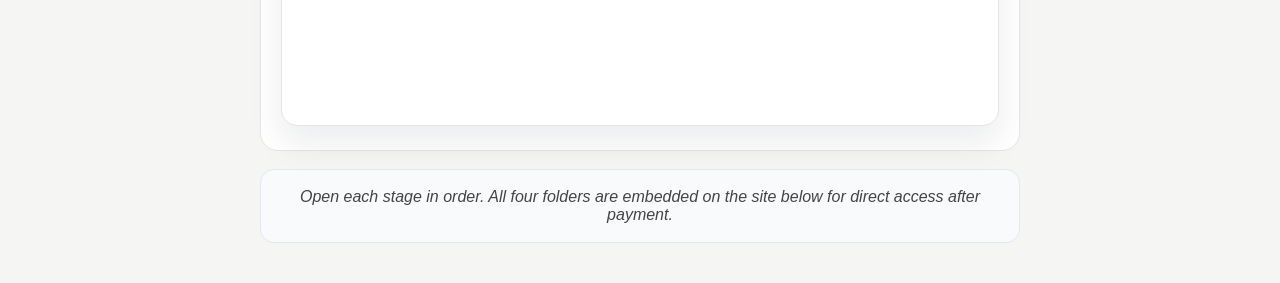
==== commit 89c3ffc3: "Update staged video embeds with latest folder links" ====
--- a/docs/thank-you-basic/index.html
+++ b/docs/thank-you-basic/index.html
@@ -37,7 +37,7 @@
             </div>
             <p class="delivery-note">Watch the stage inside the preview area below. Each stage contains 3 videos and is presented in a cleaner visual library format.</p>
             <div class="delivery-stage-meta"><span>3 videos included</span><span>Preview + play on site</span><span>Download controls inside player</span></div>
-            <iframe class="delivery-frame" loading="lazy" sandbox="allow-scripts allow-same-origin allow-forms allow-popups allow-downloads" referrerpolicy="no-referrer" src="https://drive.google.com/embeddedfolderview?id=1D6sLlrACWMWc-Dl_jWo4kUqc7Sm7tX0b#grid" title="Stage 1 — Foundation videos"></iframe>
+            <iframe class="delivery-frame" loading="lazy" sandbox="allow-scripts allow-same-origin allow-downloads" referrerpolicy="no-referrer" src="https://drive.google.com/embeddedfolderview?id=1D6sLlrACWMWc-Dl_jWo4kUqc7Sm7tX0b#grid" title="Stage 1 — Foundation videos"></iframe>
           </article>
           <article class="delivery-card">
             <div class="delivery-card-head">
@@ -48,7 +48,7 @@
             </div>
             <p class="delivery-note">Watch the stage inside the preview area below. Each stage contains 3 videos and is presented in a cleaner visual library format.</p>
             <div class="delivery-stage-meta"><span>3 videos included</span><span>Preview + play on site</span><span>Download controls inside player</span></div>
-            <iframe class="delivery-frame" loading="lazy" sandbox="allow-scripts allow-same-origin allow-forms allow-popups allow-downloads" referrerpolicy="no-referrer" src="https://drive.google.com/embeddedfolderview?id=1NfEqahjwJ_0fQ7UZEUbvlqD6RUjCF4hW#grid" title="Stage 2 — Core system videos"></iframe>
+            <iframe class="delivery-frame" loading="lazy" sandbox="allow-scripts allow-same-origin allow-downloads" referrerpolicy="no-referrer" src="https://drive.google.com/embeddedfolderview?id=1NfEqahjwJ_0fQ7UZEUbvlqD6RUjCF4hW#grid" title="Stage 2 — Core system videos"></iframe>
           </article>
           <article class="delivery-card">
             <div class="delivery-card-head">
@@ -59,18 +59,18 @@
             </div>
             <p class="delivery-note">Watch the stage inside the preview area below. Each stage contains 3 videos and is presented in a cleaner visual library format.</p>
             <div class="delivery-stage-meta"><span>3 videos included</span><span>Preview + play on site</span><span>Download controls inside player</span></div>
-            <iframe class="delivery-frame" loading="lazy" sandbox="allow-scripts allow-same-origin allow-forms allow-popups allow-downloads" referrerpolicy="no-referrer" src="https://drive.google.com/embeddedfolderview?id=1vJ8aOA7x7k_K-yqO4_jXo14QbbCo2UPz#grid" title="Stage 3 — Client acquisition videos"></iframe>
+            <iframe class="delivery-frame" loading="lazy" sandbox="allow-scripts allow-same-origin allow-downloads" referrerpolicy="no-referrer" src="https://drive.google.com/embeddedfolderview?id=1vJ8aOA7x7k_K-yqO4_jXo14QbbCo2UPz#grid" title="Stage 3 — Client acquisition videos"></iframe>
           </article>
           <article class="delivery-card">
             <div class="delivery-card-head">
               <div>
                 <p class="pill green">STAGE 4</p>
-                <h3>Stage 4 — Advanced workflows</h3>
+                <h3>Stage 4 — Platforms and first money</h3>
               </div>
             </div>
             <p class="delivery-note">Watch the stage inside the preview area below. Each stage contains 3 videos and is presented in a cleaner visual library format.</p>
             <div class="delivery-stage-meta"><span>3 videos included</span><span>Preview + play on site</span><span>Download controls inside player</span></div>
-            <iframe class="delivery-frame" loading="lazy" sandbox="allow-scripts allow-same-origin allow-forms allow-popups allow-downloads" referrerpolicy="no-referrer" src="https://drive.google.com/embeddedfolderview?id=1hj2JyXKqfFcyJLB844PX5t7o6rb8olY2#grid" title="Stage 4 — Advanced workflows"></iframe>
+            <iframe class="delivery-frame" loading="lazy" sandbox="allow-scripts allow-same-origin allow-downloads" referrerpolicy="no-referrer" src="https://drive.google.com/embeddedfolderview?id=1jZTig8PkvGbXLtCZQPUQ_hr5BBGTRgtl#grid" title="Stage 4 — Platforms and first money"></iframe>
           </article>
         </section>
 
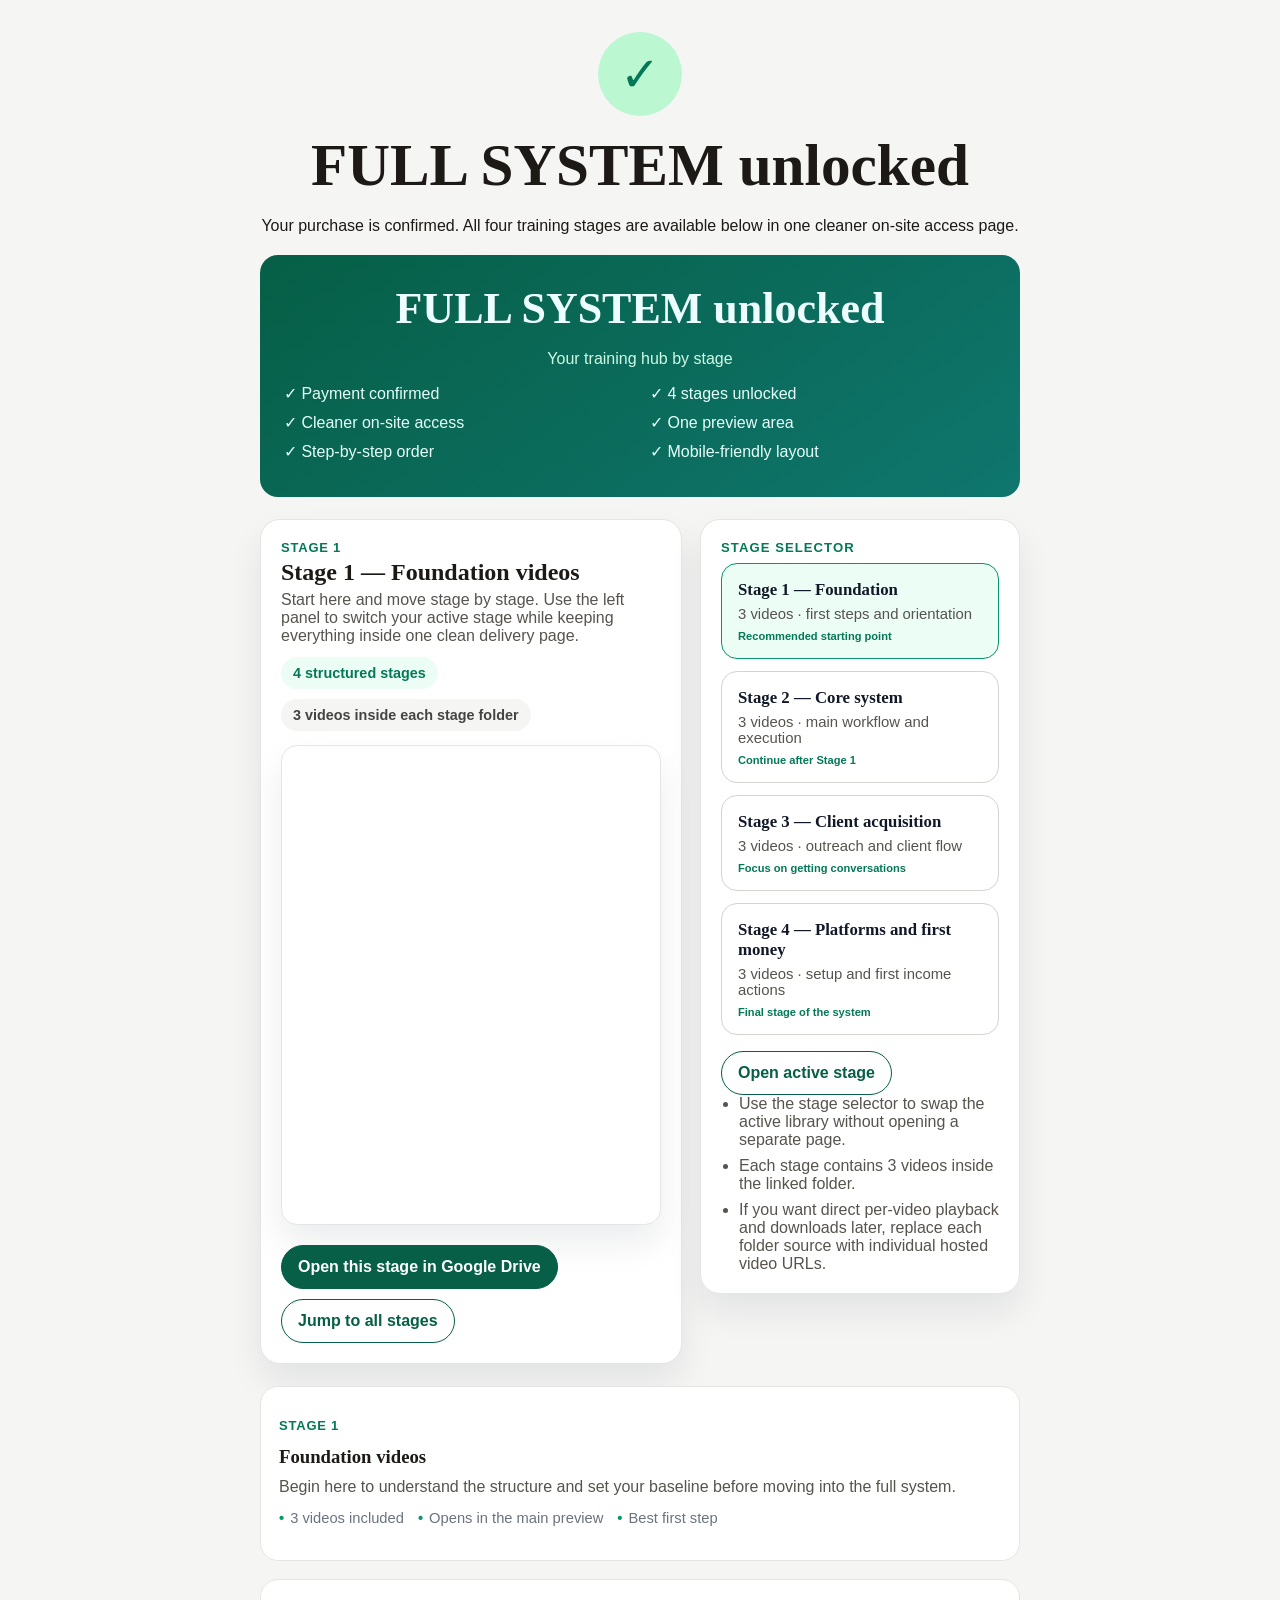
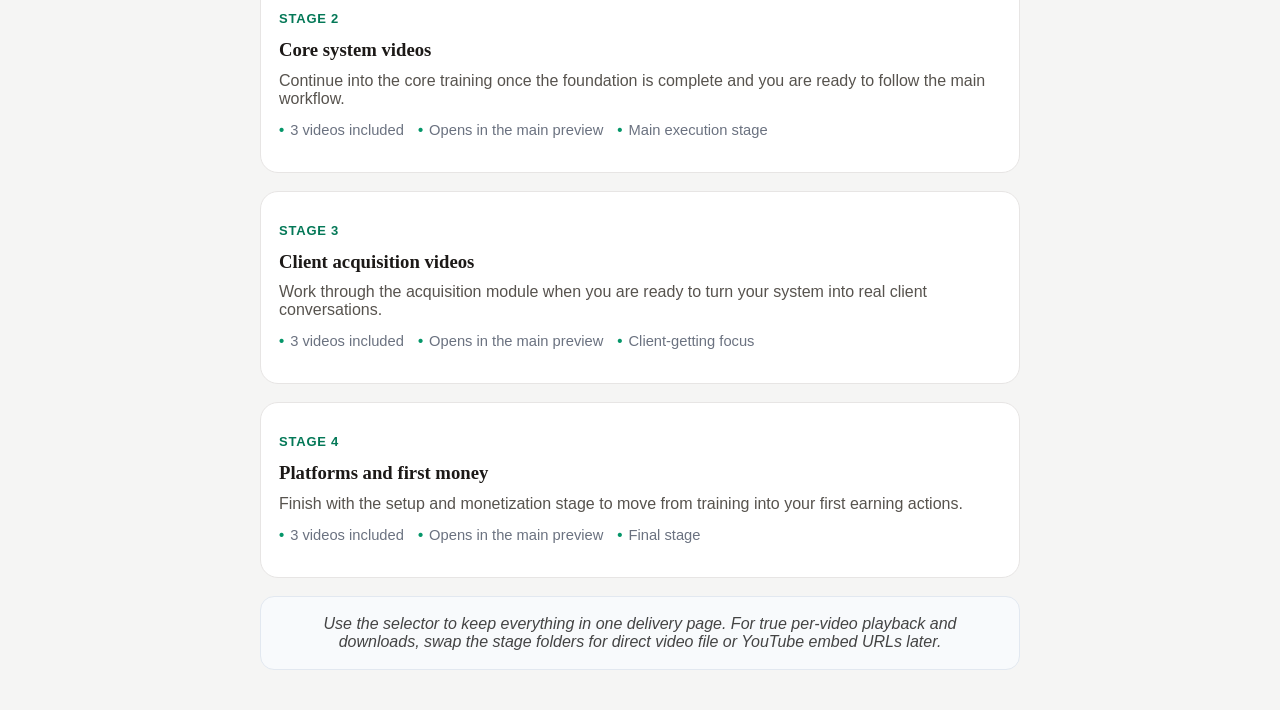
==== commit 8d35630c: "Improve delivery page stage navigation" ====
--- a/docs/thank-you-basic/index.html
+++ b/docs/thank-you-basic/index.html
@@ -12,70 +12,144 @@
         <div class="thankyou-header">
           <div class="checkmark">✓</div>
           <h1>FULL SYSTEM unlocked</h1>
-          <p>Your purchase is confirmed. All four training stages are available below directly on the site.</p>
+          <p>Your purchase is confirmed. All four training stages are available below in one cleaner on-site access page.</p>
         </div>
         <section class="offer-panel">
           <h3>FULL SYSTEM unlocked</h3>
-          <p class="offer-subtitle">Your video library by stages</p>
+          <p class="offer-subtitle">Your training hub by stage</p>
           <div class="offer-grid">
             <p>✓ Payment confirmed</p>
-            <p>✓ 4 stage folders unlocked</p>
-            <p>✓ Videos playable on-site</p>
-            <p>✓ Download access inside page</p>
+            <p>✓ 4 stages unlocked</p>
+            <p>✓ Cleaner on-site access</p>
+            <p>✓ One preview area</p>
             <p>✓ Step-by-step order</p>
-            <p>✓ Mobile-friendly access</p>
+            <p>✓ Mobile-friendly layout</p>
           </div>
         </section>
 
-        <section class="delivery-library">
+        <section class="delivery-player" aria-label="Course delivery player">
+          <article class="delivery-player-main">
+            <div class="delivery-player-copy">
+              <div>
+                <p id="stage-pill" class="pill green">STAGE 1</p>
+                <h2 id="stage-title">Stage 1 — Foundation videos</h2>
+                <p id="stage-description">Start here and move stage by stage. Use the left panel to switch your active stage while keeping everything inside one clean delivery page.</p>
+                <div class="delivery-player-badges">
+                  <span>4 structured stages</span>
+                  <span class="alt">3 videos inside each stage folder</span>
+                </div>
+              </div>
+            </div>
+            <iframe id="delivery-frame" class="delivery-frame" loading="lazy" sandbox="allow-scripts allow-same-origin allow-downloads" referrerpolicy="no-referrer" src="https://drive.google.com/embeddedfolderview?id=1D6sLlrACWMWc-Dl_jWo4kUqc7Sm7tX0b#grid" title="Stage 1 — Foundation videos"></iframe>
+            <div class="delivery-player-actions">
+              <a id="stage-open-link" class="delivery-link-btn" href="https://drive.google.com/drive/folders/1D6sLlrACWMWc-Dl_jWo4kUqc7Sm7tX0b" target="_blank" rel="noopener noreferrer">Open this stage in Google Drive</a>
+              <a class="delivery-link-btn secondary" href="#stage-library">Jump to all stages</a>
+            </div>
+          </article>
+          <aside class="delivery-player-sidebar">
+            <p class="delivery-stage-label">STAGE SELECTOR</p>
+            <div class="delivery-stage-list" id="stage-list">
+              <button class="delivery-stage-button active" type="button" data-stage="1" data-title="Stage 1 — Foundation videos" data-description="Start here and build your base before moving to the more advanced system, client acquisition, and monetization stages." data-embed="https://drive.google.com/embeddedfolderview?id=1D6sLlrACWMWc-Dl_jWo4kUqc7Sm7tX0b#grid" data-open="https://drive.google.com/drive/folders/1D6sLlrACWMWc-Dl_jWo4kUqc7Sm7tX0b">
+                <strong>Stage 1 — Foundation</strong>
+                <span>3 videos · first steps and orientation</span>
+                <small>Recommended starting point</small>
+              </button>
+              <button class="delivery-stage-button" type="button" data-stage="2" data-title="Stage 2 — Core system videos" data-description="Move into the main system once you finish the foundation stage. Keep the same on-page preview area while switching stages." data-embed="https://drive.google.com/embeddedfolderview?id=1NfEqahjwJ_0fQ7UZEUbvlqD6RUjCF4hW#grid" data-open="https://drive.google.com/drive/folders/1NfEqahjwJ_0fQ7UZEUbvlqD6RUjCF4hW">
+                <strong>Stage 2 — Core system</strong>
+                <span>3 videos · main workflow and execution</span>
+                <small>Continue after Stage 1</small>
+              </button>
+              <button class="delivery-stage-button" type="button" data-stage="3" data-title="Stage 3 — Client acquisition videos" data-description="Use this stage when you are ready to focus on finding clients and turning the system into real outreach and conversations." data-embed="https://drive.google.com/embeddedfolderview?id=1vJ8aOA7x7k_K-yqO4_jXo14QbbCo2UPz#grid" data-open="https://drive.google.com/drive/folders/1vJ8aOA7x7k_K-yqO4_jXo14QbbCo2UPz">
+                <strong>Stage 3 — Client acquisition</strong>
+                <span>3 videos · outreach and client flow</span>
+                <small>Focus on getting conversations</small>
+              </button>
+              <button class="delivery-stage-button" type="button" data-stage="4" data-title="Stage 4 — Platforms and first money" data-description="Finish with platform setup and first revenue actions. This stage is designed as the final step after the earlier training sequence." data-embed="https://drive.google.com/embeddedfolderview?id=1jZTig8PkvGbXLtCZQPUQ_hr5BBGTRgtl#grid" data-open="https://drive.google.com/drive/folders/1jZTig8PkvGbXLtCZQPUQ_hr5BBGTRgtl">
+                <strong>Stage 4 — Platforms and first money</strong>
+                <span>3 videos · setup and first income actions</span>
+                <small>Final stage of the system</small>
+              </button>
+            </div>
+            <div class="delivery-player-actions">
+              <a id="sidebar-open-link" class="delivery-link-btn secondary" href="https://drive.google.com/drive/folders/1D6sLlrACWMWc-Dl_jWo4kUqc7Sm7tX0b" target="_blank" rel="noopener noreferrer">Open active stage</a>
+            </div>
+            <ul class="delivery-tips">
+              <li>Use the stage selector to swap the active library without opening a separate page.</li>
+              <li>Each stage contains 3 videos inside the linked folder.</li>
+              <li>If you want direct per-video playback and downloads later, replace each folder source with individual hosted video URLs.</li>
+            </ul>
+          </aside>
+        </section>
+
+        <section id="stage-library" class="delivery-library delivery-library-grid">
           <article class="delivery-card">
             <div class="delivery-card-head">
               <div>
                 <p class="pill green">STAGE 1</p>
-                <h3>Stage 1 — Foundation videos</h3>
+                <h3>Foundation videos</h3>
               </div>
             </div>
-            <p class="delivery-note">Watch the stage inside the preview area below. Each stage contains 3 videos and is presented in a cleaner visual library format.</p>
-            <div class="delivery-stage-meta"><span>3 videos included</span><span>Preview + play on site</span><span>Download controls inside player</span></div>
-            <iframe class="delivery-frame" loading="lazy" sandbox="allow-scripts allow-same-origin allow-downloads" referrerpolicy="no-referrer" src="https://drive.google.com/embeddedfolderview?id=1D6sLlrACWMWc-Dl_jWo4kUqc7Sm7tX0b#grid" title="Stage 1 — Foundation videos"></iframe>
+            <p class="delivery-note">Begin here to understand the structure and set your baseline before moving into the full system.</p>
+            <div class="delivery-stage-meta"><span>3 videos included</span><span>Opens in the main preview</span><span>Best first step</span></div>
           </article>
           <article class="delivery-card">
             <div class="delivery-card-head">
               <div>
                 <p class="pill green">STAGE 2</p>
-                <h3>Stage 2 — Core system videos</h3>
+                <h3>Core system videos</h3>
               </div>
             </div>
-            <p class="delivery-note">Watch the stage inside the preview area below. Each stage contains 3 videos and is presented in a cleaner visual library format.</p>
-            <div class="delivery-stage-meta"><span>3 videos included</span><span>Preview + play on site</span><span>Download controls inside player</span></div>
-            <iframe class="delivery-frame" loading="lazy" sandbox="allow-scripts allow-same-origin allow-downloads" referrerpolicy="no-referrer" src="https://drive.google.com/embeddedfolderview?id=1NfEqahjwJ_0fQ7UZEUbvlqD6RUjCF4hW#grid" title="Stage 2 — Core system videos"></iframe>
+            <p class="delivery-note">Continue into the core training once the foundation is complete and you are ready to follow the main workflow.</p>
+            <div class="delivery-stage-meta"><span>3 videos included</span><span>Opens in the main preview</span><span>Main execution stage</span></div>
           </article>
           <article class="delivery-card">
             <div class="delivery-card-head">
               <div>
                 <p class="pill green">STAGE 3</p>
-                <h3>Stage 3 — Client acquisition videos</h3>
+                <h3>Client acquisition videos</h3>
               </div>
             </div>
-            <p class="delivery-note">Watch the stage inside the preview area below. Each stage contains 3 videos and is presented in a cleaner visual library format.</p>
-            <div class="delivery-stage-meta"><span>3 videos included</span><span>Preview + play on site</span><span>Download controls inside player</span></div>
-            <iframe class="delivery-frame" loading="lazy" sandbox="allow-scripts allow-same-origin allow-downloads" referrerpolicy="no-referrer" src="https://drive.google.com/embeddedfolderview?id=1vJ8aOA7x7k_K-yqO4_jXo14QbbCo2UPz#grid" title="Stage 3 — Client acquisition videos"></iframe>
+            <p class="delivery-note">Work through the acquisition module when you are ready to turn your system into real client conversations.</p>
+            <div class="delivery-stage-meta"><span>3 videos included</span><span>Opens in the main preview</span><span>Client-getting focus</span></div>
           </article>
           <article class="delivery-card">
             <div class="delivery-card-head">
               <div>
                 <p class="pill green">STAGE 4</p>
-                <h3>Stage 4 — Platforms and first money</h3>
+                <h3>Platforms and first money</h3>
               </div>
             </div>
-            <p class="delivery-note">Watch the stage inside the preview area below. Each stage contains 3 videos and is presented in a cleaner visual library format.</p>
-            <div class="delivery-stage-meta"><span>3 videos included</span><span>Preview + play on site</span><span>Download controls inside player</span></div>
-            <iframe class="delivery-frame" loading="lazy" sandbox="allow-scripts allow-same-origin allow-downloads" referrerpolicy="no-referrer" src="https://drive.google.com/embeddedfolderview?id=1jZTig8PkvGbXLtCZQPUQ_hr5BBGTRgtl#grid" title="Stage 4 — Platforms and first money"></iframe>
+            <p class="delivery-note">Finish with the setup and monetization stage to move from training into your first earning actions.</p>
+            <div class="delivery-stage-meta"><span>3 videos included</span><span>Opens in the main preview</span><span>Final stage</span></div>
           </article>
         </section>
 
-        <blockquote class="quote-card">Open each stage in order. All four folders are embedded on the site below for direct access after payment.</blockquote>
+        <blockquote class="quote-card">Use the selector to keep everything in one delivery page. For true per-video playback and downloads, swap the stage folders for direct video file or YouTube embed URLs later.</blockquote>
       </div>
     </section>
+    <script>
+      const buttons = Array.from(document.querySelectorAll('.delivery-stage-button'));
+      const frame = document.getElementById('delivery-frame');
+      const pill = document.getElementById('stage-pill');
+      const title = document.getElementById('stage-title');
+      const description = document.getElementById('stage-description');
+      const openLink = document.getElementById('stage-open-link');
+      const sidebarOpenLink = document.getElementById('sidebar-open-link');
+
+      const activateStage = (button) => {
+        buttons.forEach((item) => item.classList.toggle('active', item === button));
+        pill.textContent = `STAGE ${button.dataset.stage}`;
+        title.textContent = button.dataset.title;
+        description.textContent = button.dataset.description;
+        frame.src = button.dataset.embed;
+        frame.title = button.dataset.title;
+        openLink.href = button.dataset.open;
+        sidebarOpenLink.href = button.dataset.open;
+      };
+
+      buttons.forEach((button) => {
+        button.addEventListener('click', () => activateStage(button));
+      });
+    </script>
   </body>
-</html>+</html>
--- a/docs/style.css
+++ b/docs/style.css
@@ -85,6 +85,8 @@
 
 .delivery-page{display:block;position:static;min-height:100vh;padding:32px 20px;background:#f5f5f4}.force-visible{display:block}.delivery-page .thankyou-shell{padding-bottom:0}
 
-.delivery-library{display:grid;gap:18px;margin:18px 0}.delivery-card{background:#fff;border:1px solid #e7e5e4;border-radius:18px;padding:20px}.delivery-card-head{display:flex;justify-content:space-between;gap:16px;align-items:flex-start;flex-wrap:wrap}.delivery-card-head h3{margin:.2em 0 0}.delivery-note{color:#57534e;margin:10px 0 14px}.delivery-frame{width:100%;min-height:480px;border:1px solid #e7e5e4;border-radius:16px;background:#fff}@media (max-width:900px){.delivery-frame{min-height:360px}}
+.delivery-library{display:grid;gap:18px;margin:18px 0}.delivery-card{background:#fff;border:1px solid #e7e5e4;border-radius:18px;padding:20px}.delivery-card-head{display:flex;justify-content:space-between;gap:16px;align-items:flex-start;flex-wrap:wrap}.delivery-card-head h3{margin:.2em 0 0}.delivery-note{color:#57534e;margin:10px 0 14px}.delivery-frame{width:100%;min-height:480px;border:1px solid #e7e5e4;border-radius:16px;background:#fff;box-shadow:0 18px 34px rgba(15,23,42,.08)}@media (max-width:900px){.delivery-frame{min-height:360px}}
 
-.delivery-stage-meta{display:flex;gap:10px;flex-wrap:wrap;margin:0 0 14px}.delivery-stage-meta span{display:inline-flex;align-items:center;padding:8px 12px;border-radius:999px;background:#ecfdf5;color:#065f46;font-size:.92rem;font-weight:600}.delivery-frame{box-shadow:0 18px 34px rgba(15,23,42,.08)}
+.delivery-stage-meta{display:flex;gap:14px;flex-wrap:wrap;margin:0 0 14px;color:#6b7280;font-size:.92rem}.delivery-stage-meta span{display:inline-flex;align-items:center;gap:6px;padding:0;background:transparent;color:#6b7280;font-weight:500;cursor:default;user-select:none}.delivery-stage-meta span::before{content:"•";color:#059669;font-weight:700}
+
+.delivery-player{display:grid;grid-template-columns:minmax(0,1.2fr) minmax(320px,.8fr);gap:18px;align-items:start;margin:22px 0}.delivery-player-main,.delivery-player-sidebar{background:#fff;border:1px solid #e7e5e4;border-radius:20px;padding:20px;box-shadow:0 18px 34px rgba(15,23,42,.08)}.delivery-player-copy{display:flex;justify-content:space-between;gap:16px;align-items:flex-start;flex-wrap:wrap;margin-bottom:14px}.delivery-player-copy h2{margin:.15em 0}.delivery-player-copy p{max-width:620px;color:#57534e;margin:0}.delivery-player-badges{display:flex;gap:10px;flex-wrap:wrap;margin-top:12px}.delivery-player-badges span{display:inline-flex;align-items:center;gap:8px;padding:8px 12px;border-radius:999px;background:#ecfdf5;color:#047857;font-size:.9rem;font-weight:700}.delivery-player-badges span.alt{background:#f5f5f4;color:#444}.delivery-stage-list{display:grid;gap:12px}.delivery-stage-button{width:100%;text-align:left;border:1px solid #d6d3d1;background:#fff;border-radius:16px;padding:16px;cursor:pointer;transition:border-color .2s ease,box-shadow .2s ease,transform .2s ease}.delivery-stage-button:hover,.delivery-stage-button:focus-visible{border-color:#059669;box-shadow:0 10px 24px rgba(5,150,105,.14);transform:translateY(-1px);outline:none}.delivery-stage-button.active{border-color:#059669;background:#ecfdf5}.delivery-stage-button strong{display:block;font-family:Georgia,serif;font-size:1.05rem;color:#111827}.delivery-stage-button span{display:block;color:#57534e;margin-top:6px;font-size:.93rem}.delivery-stage-button small{display:block;color:#047857;margin-top:8px;font-weight:700}.delivery-player-actions{display:flex;gap:10px;flex-wrap:wrap;margin-top:16px}.delivery-link-btn{display:inline-flex;align-items:center;justify-content:center;padding:12px 16px;border-radius:999px;text-decoration:none;font-weight:700;border:1px solid #065f46;background:#065f46;color:#fff}.delivery-link-btn.secondary{background:#fff;color:#065f46}.delivery-link-btn:hover{opacity:.92}.delivery-tips{margin:0;padding-left:18px;color:#57534e;display:grid;gap:8px}.delivery-stage-label{margin:0 0 8px;color:#047857;font-size:.82rem;letter-spacing:.08em;font-weight:700}.delivery-library-grid{display:grid;gap:18px}.delivery-library-grid .delivery-card{padding:18px 18px 20px}@media (max-width:900px){.delivery-player{grid-template-columns:1fr}.delivery-player-copy{display:block}}
